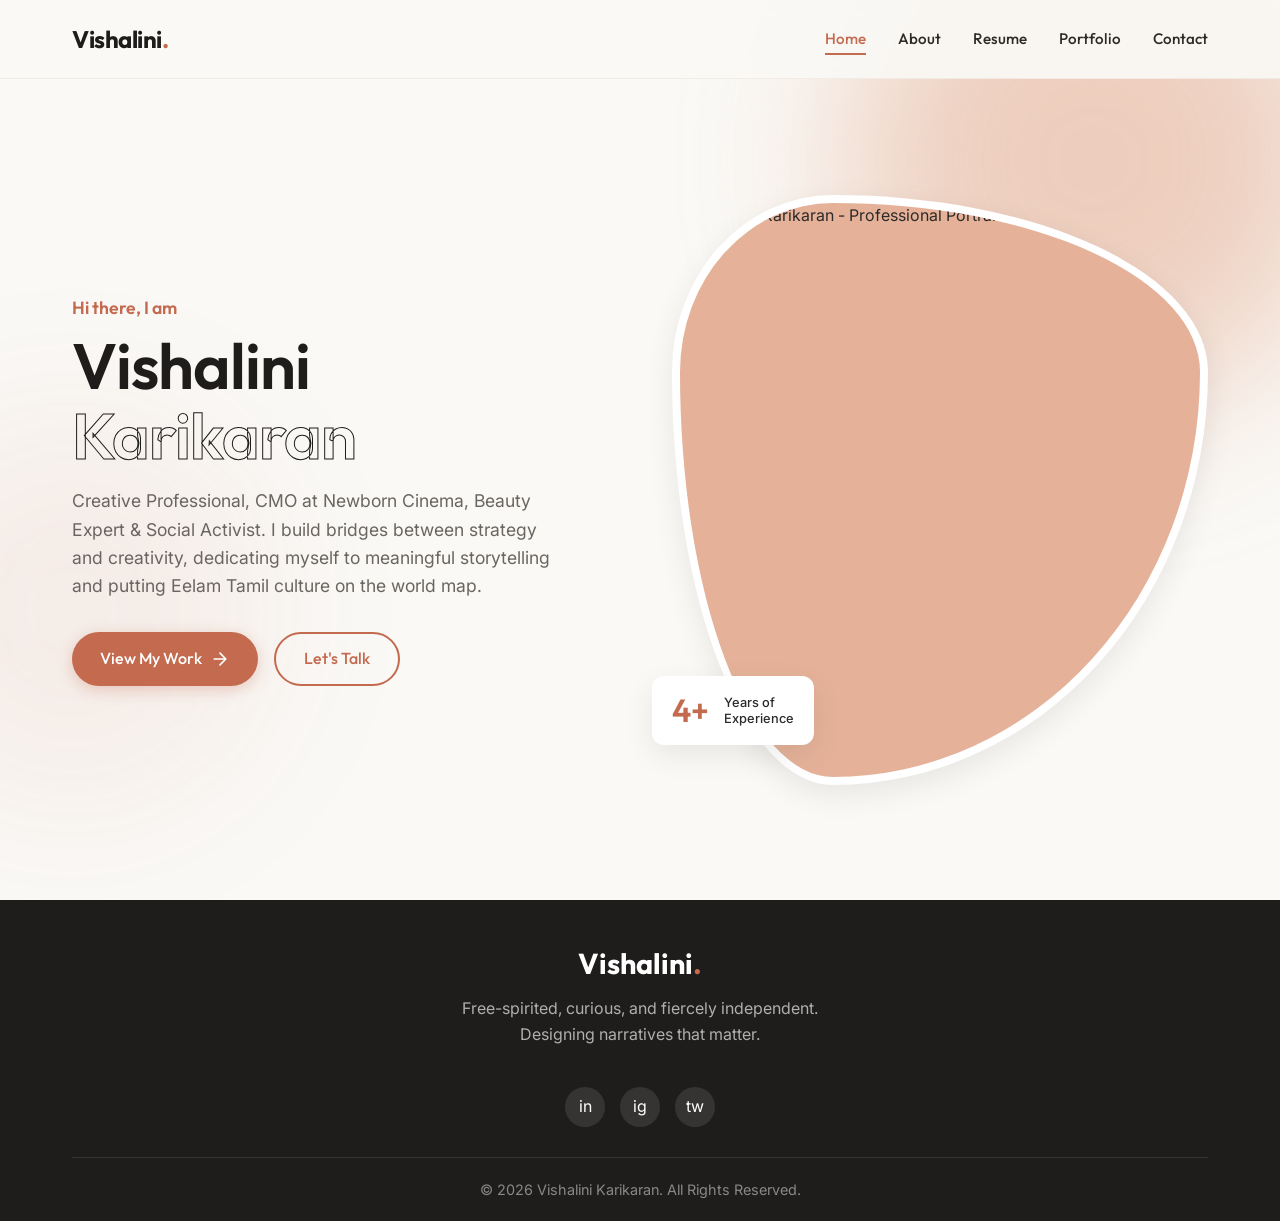
==== index.html @ 3551d784 "first commit" ====
<!DOCTYPE html>
<html lang="en">
<head>
    <meta charset="UTF-8">
    <meta name="viewport" content="width=device-width, initial-scale=1.0">
    <title>Vishalini Karikaran | Creative Professional</title>
    <!-- Favicon placeholder -->
    <link rel="icon" href="favicon.ico" type="image/x-icon">
    <!-- Main CSS -->
    <link rel="stylesheet" href="style.css">
</head>
<body>

    <!-- Header Navigation -->
    <header class="header">
        <div class="container nav-container">
            <a href="index.html" class="logo">Vishalini<span>.</span></a>
            
            <div class="menu-toggle">
                <span></span>
                <span></span>
                <span></span>
            </div>
            
            <nav class="nav-links">
                <a href="index.html" class="nav-item">Home</a>
                <a href="about.html" class="nav-item">About</a>
                <a href="resume.html" class="nav-item">Resume</a>
                <a href="portfolio.html" class="nav-item">Portfolio</a>
                <a href="contact.html" class="nav-item">Contact</a>
            </nav>
        </div>
    </header>

    <!-- Hero Section -->
    <section class="hero" id="home">
        <!-- Background decorative shapes -->
        <div class="hero-bg-shapes">
            <div class="shape shape-1"></div>
            <div class="shape shape-2"></div>
        </div>

        <div class="container hero-container">
            <div class="hero-content">
                <span class="hero-greeting">Hi there, I am</span>
                <h1 class="hero-title">
                    Vishalini 
                    <br><span>Karikaran</span>
                </h1>
                <p class="hero-desc">
                    Creative Professional, CMO at Newborn Cinema, Beauty Expert & Social Activist. 
                    I build bridges between strategy and creativity, dedicating myself to 
                    meaningful storytelling and putting Eelam Tamil culture on the world map.
                </p>
                
                <div class="hero-btns">
                    <a href="portfolio.html" class="btn btn-primary">
                        View My Work 
                        <svg width="20" height="20" viewBox="0 0 24 24" fill="none" stroke="currentColor" stroke-width="2" stroke-linecap="round" stroke-linejoin="round"><path d="M5 12h14M12 5l7 7-7 7"/></svg>
                    </a>
                    <a href="contact.html" class="btn btn-outline">Let's Talk</a>
                </div>
            </div>

            <div class="hero-image-wrapper">
                <div class="hero-image-inner">
                    <!-- Placeholder image -->
                    <img src="https://images.unsplash.com/photo-1573496359142-b8d87734a5a2?ixlib=rb-4.0.3&auto=format&fit=crop&w=600&q=80" alt="Vishalini Karikaran - Professional Portrait">
                </div>
                <!-- Floating badge -->
                <div class="experience-badge">
                    <h3>4+</h3>
                    <p>Years of<br>Experience</p>
                </div>
            </div>
        </div>
    </section>

    <!-- Footer -->
    <footer class="footer">
        <div class="container">
            <div class="footer-content">
                <a href="index.html" class="footer-logo">Vishalini<span>.</span></a>
                <p class="footer-text">Free-spirited, curious, and fiercely independent. Designing narratives that matter.</p>
                
                <div class="social-links" style="justify-content: center;">
                    <a href="#" class="social-link" aria-label="LinkedIn">in</a>
                    <a href="#" class="social-link" aria-label="Instagram">ig</a>
                    <a href="#" class="social-link" aria-label="Twitter">tw</a>
                </div>
            </div>
            <div class="footer-bottom">
                <p>&copy; 2026 Vishalini Karikaran. All Rights Reserved.</p>
            </div>
        </div>
    </footer>

    <!-- Main JavaScript -->
    <script src="script.js"></script>
</body>
</html>
---- style.css ----
/* 
====================================
CSS VARIABLES & RESET
==================================== 
*/

@import url('https://fonts.googleapis.com/css2?family=Inter:wght@300;400;500;600&family=Outfit:wght@300;400;500;600;700&display=swap');

:root {
  /* Colors - Warm, Earthy, Professional */
  --color-bg: #FAF9F6;
  --color-bg-alt: #F3EBE1; /* Soft sand/peach */
  --color-text: #2C2A29;
  --color-text-light: #6A6560;
  
  --color-primary: #C36A4F; /* Terracotta */
  --color-primary-hover: #A85A42;
  --color-accent: #E5B299; /* Light Peach */
  --color-dark: #1F1D1C;
  
  --color-white: #FFFFFF;
  --color-border: #E8DFD5;

  /* Typography */
  --font-heading: 'Outfit', sans-serif;
  --font-body: 'Inter', sans-serif;

  /* Spacing */
  --spacing-sm: 0.5rem;
  --spacing-md: 1rem;
  --spacing-lg: 2rem;
  --spacing-xl: 4rem;
  --spacing-xxl: 6rem;

  /* Shadows & Radius */
  --radius-sm: 8px;
  --radius-md: 12px;
  --radius-lg: 24px;
  --shadow-sm: 0 4px 6px rgba(0, 0, 0, 0.05);
  --shadow-md: 0 10px 30px rgba(0, 0, 0, 0.08);
  
  /* Transitions */
  --transition: all 0.3s cubic-bezier(0.25, 0.8, 0.25, 1);
}

* {
  margin: 0;
  padding: 0;
  box-sizing: border-box;
}

html {
  font-size: 16px;
  scroll-behavior: smooth;
}

body {
  font-family: var(--font-body);
  background-color: var(--color-bg);
  color: var(--color-text);
  line-height: 1.6;
  overflow-x: hidden;
}

h1, h2, h3, h4, h5, h6 {
  font-family: var(--font-heading);
  font-weight: 600;
  color: var(--color-dark);
  line-height: 1.2;
}

a {
  text-decoration: none;
  color: inherit;
  transition: var(--transition);
}

ul {
  list-style: none;
}

img {
  max-width: 100%;
  height: auto;
  display: block;
}

.container {
  width: 100%;
  max-width: 1200px;
  margin: 0 auto;
  padding: 0 var(--spacing-lg);
}

.section {
  padding: var(--spacing-xxl) 0;
}

.section-title {
  font-size: 2.5rem;
  margin-bottom: var(--spacing-md);
  position: relative;
  display: inline-block;
}

.section-title::after {
  content: '';
  position: absolute;
  left: 0;
  bottom: -8px;
  width: 50%;
  height: 3px;
  background-color: var(--color-primary);
  border-radius: 4px;
}

.section-subtitle {
  color: var(--color-text-light);
  font-size: 1.1rem;
  margin-bottom: var(--spacing-xl);
  max-width: 600px;
}

/* Base Buttons */
.btn {
  display: inline-flex;
  align-items: center;
  justify-content: center;
  gap: 8px;
  padding: 12px 28px;
  border-radius: 50px;
  font-family: var(--font-heading);
  font-weight: 500;
  font-size: 1rem;
  cursor: pointer;
  border: none;
  transition: var(--transition);
  outline: none;
}

.btn-primary {
  background-color: var(--color-primary);
  color: var(--color-white);
  box-shadow: 0 4px 15px rgba(195, 106, 79, 0.3);
}

.btn-primary:hover {
  background-color: var(--color-primary-hover);
  transform: translateY(-2px);
  box-shadow: 0 6px 20px rgba(195, 106, 79, 0.4);
}

.btn-outline {
  background-color: transparent;
  color: var(--color-primary);
  border: 2px solid var(--color-primary);
}

.btn-outline:hover {
  background-color: var(--color-primary);
  color: var(--color-white);
}

/* 
====================================
HEADER & NAVIGATION
==================================== 
*/
.header {
  position: fixed;
  top: 0;
  left: 0;
  width: 100%;
  z-index: 1000;
  background-color: rgba(250, 249, 246, 0.9);
  backdrop-filter: blur(10px);
  -webkit-backdrop-filter: blur(10px);
  border-bottom: 1px solid rgba(232, 223, 213, 0.5);
  transition: var(--transition);
  padding: 20px 0;
}

.header.scrolled {
  padding: 12px 0;
  box-shadow: var(--shadow-sm);
}

.nav-container {
  display: flex;
  justify-content: space-between;
  align-items: center;
}

.logo {
  font-family: var(--font-heading);
  font-size: 1.5rem;
  font-weight: 700;
  color: var(--color-dark);
  letter-spacing: -0.5px;
}

.logo span {
  color: var(--color-primary);
}

.nav-links {
  display: flex;
  align-items: center;
  gap: 2rem;
}

.nav-item {
  position: relative;
  font-family: var(--font-heading);
  font-weight: 500;
  font-size: 0.95rem;
  color: var(--color-text);
}

.nav-item::after {
  content: '';
  position: absolute;
  left: 0;
  bottom: -4px;
  width: 0;
  height: 2px;
  background-color: var(--color-primary);
  transition: var(--transition);
}

.nav-item:hover::after,
.nav-item.active::after {
  width: 100%;
}

.nav-item:hover,
.nav-item.active {
  color: var(--color-primary);
}

.menu-toggle {
  display: none;
  flex-direction: column;
  gap: 5px;
  cursor: pointer;
  z-index: 1001;
}

.menu-toggle span {
  width: 25px;
  height: 2px;
  background-color: var(--color-dark);
  transition: var(--transition);
}

/* 
====================================
HERO SECTION (HOME)
==================================== 
*/
.hero {
  min-height: 100vh;
  display: flex;
  align-items: center;
  padding-top: 80px; /* Offset for header */
  position: relative;
  overflow: hidden;
}

.hero-bg-shapes {
  position: absolute;
  top: 0;
  left: 0;
  width: 100%;
  height: 100%;
  z-index: -1;
  overflow: hidden;
}

.shape {
  position: absolute;
  border-radius: 50%;
  filter: blur(80px);
  opacity: 0.6;
}

.shape-1 {
  top: -10%;
  right: -5%;
  width: 500px;
  height: 500px;
  background-color: var(--color-accent);
}

.shape-2 {
  bottom: 10%;
  left: -10%;
  width: 400px;
  height: 400px;
  background: rgba(195, 106, 79, 0.15);
}

.hero-container {
  display: grid;
  grid-template-columns: 1fr 1fr;
  gap: var(--spacing-xl);
  align-items: center;
}

.hero-content {
  max-width: 600px;
}

.hero-greeting {
  font-family: var(--font-heading);
  color: var(--color-primary);
  font-weight: 600;
  font-size: 1.1rem;
  margin-bottom: 0.5rem;
  display: block;
}

.hero-title {
  font-size: 4rem;
  line-height: 1.1;
  margin-bottom: var(--spacing-md);
  letter-spacing: -1px;
}

.hero-title span {
  display: block;
  -webkit-text-stroke: 1px var(--color-dark);
  color: transparent;
}

.hero-desc {
  font-size: 1.1rem;
  color: var(--color-text-light);
  margin-bottom: var(--spacing-lg);
  max-width: 500px;
}

.hero-btns {
  display: flex;
  gap: var(--spacing-md);
}

.hero-image-wrapper {
  position: relative;
}

.hero-image-inner {
  position: relative;
  border-radius: 30% 70% 70% 30% / 30% 30% 70% 70%;
  overflow: hidden;
  background-color: var(--color-accent);
  aspect-ratio: 1/1.1;
  display: flex;
  justify-content: center;
  align-items: flex-end;
  box-shadow: var(--shadow-md);
  border: 8px solid var(--color-white);
  animation: morphing 10s ease-in-out infinite;
}

@keyframes morphing {
  0% { border-radius: 30% 70% 70% 30% / 30% 30% 70% 70%; }
  25% { border-radius: 58% 42% 75% 25% / 76% 46% 54% 24%; }
  50% { border-radius: 50% 50% 33% 67% / 55% 27% 73% 45%; }
  75% { border-radius: 33% 67% 58% 42% / 63% 68% 32% 37%; }
  100% { border-radius: 30% 70% 70% 30% / 30% 30% 70% 70%; }
}

.hero-image-inner img {
  width: 100%;
  height: 100%;
  object-fit: cover;
}

.experience-badge {
  position: absolute;
  bottom: 40px;
  left: -20px;
  background: var(--color-white);
  padding: 15px 20px;
  border-radius: var(--radius-md);
  box-shadow: var(--shadow-md);
  display: flex;
  align-items: center;
  gap: 15px;
  animation: float 4s ease-in-out infinite;
}

@keyframes float {
  0% { transform: translateY(0); }
  50% { transform: translateY(-10px); }
  100% { transform: translateY(0); }
}

.experience-badge h3 {
  font-size: 2rem;
  color: var(--color-primary);
  margin: 0;
}

.experience-badge p {
  font-size: 0.8rem;
  font-weight: 500;
  line-height: 1.2;
  color: var(--color-text);
  margin: 0;
}

/* 
====================================
PAGE HERO (For inner pages)
==================================== 
*/
.page-hero {
  padding: 160px 0 80px;
  background-color: var(--color-bg-alt);
  text-align: center;
}

.page-title {
  font-size: 3rem;
  margin-bottom: 10px;
}

.breadcrumb {
  display: flex;
  justify-content: center;
  gap: 10px;
  font-size: 0.9rem;
  color: var(--color-text-light);
}

.breadcrumb a:hover {
  color: var(--color-primary);
}

/* 
====================================
ABOUT SECTION
==================================== 
*/
.about-grid {
  display: grid;
  grid-template-columns: 1fr 1.2fr;
  gap: var(--spacing-xl);
  align-items: center;
}

.about-img {
  position: relative;
  border-radius: var(--radius-lg);
  overflow: hidden;
  box-shadow: var(--shadow-md);
}

.about-img img {
  width: 100%;
  aspect-ratio: 3/4;
  object-fit: cover;
}

.about-quote {
  position: absolute;
  bottom: 20px;
  right: -20px; /* Offset to break grid */
  background-color: var(--color-primary);
  color: var(--color-white);
  padding: 20px;
  border-radius: var(--radius-md);
  font-family: var(--font-heading);
  font-style: italic;
  font-size: 1.2rem;
  box-shadow: var(--shadow-sm);
  max-width: 250px;
}

.about-content h3 {
  font-size: 2rem;
  margin-bottom: var(--spacing-sm);
}

.about-content .lead {
  font-size: 1.2rem;
  font-weight: 500;
  color: var(--color-primary);
  margin-bottom: var(--spacing-md);
}

.about-content p {
  margin-bottom: var(--spacing-md);
  color: var(--color-text-light);
}

.vision-box {
  background-color: var(--color-white);
  padding: 24px;
  border-left: 4px solid var(--color-primary);
  border-radius: 0 var(--radius-md) var(--radius-md) 0;
  margin: var(--spacing-lg) 0;
  box-shadow: var(--shadow-sm);
}

.vision-box h4 {
  margin-bottom: 8px;
  display: flex;
  align-items: center;
  gap: 8px;
}

.personal-details {
  display: grid;
  grid-template-columns: 1fr 1fr;
  gap: 15px;
  margin-top: var(--spacing-lg);
  padding-top: var(--spacing-lg);
  border-top: 1px solid var(--color-border);
}

.detail-item span {
  display: block;
}

.detail-item .label {
  font-size: 0.85rem;
  text-transform: uppercase;
  color: var(--color-text-light);
  font-weight: 600;
  font-family: var(--font-heading);
}

.detail-item .val {
  font-weight: 500;
  color: var(--color-dark);
}

/* 
====================================
RESUME (EXPERIENCE & EDUCATION)
==================================== 
*/
.resume-grid {
  display: grid;
  grid-template-columns: 1fr 1fr;
  gap: var(--spacing-xxl);
}

.timeline {
  position: relative;
  padding-left: 30px;
}

.timeline::before {
  content: '';
  position: absolute;
  left: 0;
  top: 10px;
  bottom: 0;
  width: 2px;
  background-color: var(--color-border);
}

.timeline-item {
  position: relative;
  margin-bottom: var(--spacing-lg);
}

.timeline-item::before {
  content: '';
  position: absolute;
  left: -35px;
  top: 5px;
  width: 12px;
  height: 12px;
  border-radius: 50%;
  background-color: var(--color-primary);
  border: 3px solid var(--color-bg);
  box-shadow: 0 0 0 2px var(--color-primary);
}

.timeline-date {
  display: inline-block;
  padding: 4px 12px;
  background-color: var(--color-bg-alt);
  color: var(--color-primary);
  border-radius: 20px;
  font-size: 0.85rem;
  font-weight: 600;
  margin-bottom: 10px;
}

.timeline-title {
  font-size: 1.3rem;
  margin-bottom: 5px;
}

.timeline-company {
  font-weight: 500;
  color: var(--color-text-light);
  margin-bottom: 10px;
  display: block;
}

.timeline-desc {
  color: var(--color-text-light);
  font-size: 0.95rem;
}

/* 
====================================
SKILLS SECTION
==================================== 
*/
.skills-grid {
  display: grid;
  grid-template-columns: repeat(auto-fit, minmax(280px, 1fr));
  gap: var(--spacing-lg);
  margin-top: var(--spacing-xl);
}

.skill-card {
  background-color: var(--color-white);
  padding: 30px;
  border-radius: var(--radius-md);
  box-shadow: var(--shadow-sm);
  transition: var(--transition);
  border-top: 4px solid transparent;
}

.skill-card:hover {
  transform: translateY(-5px);
  box-shadow: var(--shadow-md);
  border-top-color: var(--color-primary);
}

.skill-icon {
  width: 50px;
  height: 50px;
  background-color: var(--color-bg-alt);
  color: var(--color-primary);
  border-radius: 12px;
  display: flex;
  align-items: center;
  justify-content: center;
  font-size: 1.5rem;
  margin-bottom: 20px;
}

.skill-card h4 {
  font-size: 1.2rem;
  margin-bottom: 15px;
}

.skill-tags {
  display: flex;
  flex-wrap: wrap;
  gap: 8px;
}

.skill-tag {
  background-color: var(--color-bg);
  padding: 6px 12px;
  border-radius: 4px;
  font-size: 0.85rem;
  color: var(--color-text);
  border: 1px solid var(--color-border);
}

/* Languages */
.lang-container {
  margin-top: var(--spacing-xl);
}

.lang-item {
  margin-bottom: 15px;
}

.lang-header {
  display: flex;
  justify-content: space-between;
  margin-bottom: 5px;
}

.lang-name {
  font-weight: 600;
}

.lang-level {
  color: var(--color-text-light);
  font-size: 0.9rem;
}

.lang-bar {
  height: 8px;
  background-color: var(--color-border);
  border-radius: 4px;
  overflow: hidden;
}

.lang-progress {
  height: 100%;
  background-color: var(--color-primary);
  border-radius: 4px;
}

/* 
====================================
PORTFOLIO SECTION
==================================== 
*/
.portfolio-filter {
  display: flex;
  justify-content: center;
  flex-wrap: wrap;
  gap: 15px;
  margin-bottom: var(--spacing-xl);
}

.filter-btn {
  background: transparent;
  border: 1px solid var(--color-border);
  padding: 8px 20px;
  border-radius: 30px;
  cursor: pointer;
  font-family: var(--font-heading);
  font-weight: 500;
  transition: var(--transition);
}

.filter-btn:hover,
.filter-btn.active {
  background-color: var(--color-primary);
  color: var(--color-white);
  border-color: var(--color-primary);
}

.portfolio-grid {
  display: grid;
  grid-template-columns: repeat(auto-fill, minmax(320px, 1fr));
  gap: var(--spacing-lg);
}

.portfolio-item {
  position: relative;
  border-radius: var(--radius-md);
  overflow: hidden;
  box-shadow: var(--shadow-sm);
  group: portfolio;
  aspect-ratio: 4/3;
  cursor: pointer;
}

.portfolio-img {
  width: 100%;
  height: 100%;
  object-fit: cover;
  transition: transform 0.5s ease;
}

.portfolio-overlay {
  position: absolute;
  inset: 0;
  background: linear-gradient(to top, rgba(31, 29, 28, 0.9), rgba(31, 29, 28, 0.2));
  display: flex;
  flex-direction: column;
  justify-content: flex-end;
  padding: 30px;
  opacity: 0;
  transition: var(--transition);
}

.portfolio-item:hover .portfolio-img {
  transform: scale(1.05);
}

.portfolio-item:hover .portfolio-overlay {
  opacity: 1;
}

.portfolio-category {
  color: var(--color-accent);
  font-size: 0.85rem;
  font-weight: 600;
  text-transform: uppercase;
  letter-spacing: 1px;
  margin-bottom: 5px;
  transform: translateY(20px);
  transition: all 0.4s ease 0.1s;
}

.portfolio-title {
  color: var(--color-white);
  font-size: 1.4rem;
  transform: translateY(20px);
  transition: all 0.4s ease 0.2s;
}

.portfolio-item:hover .portfolio-category,
.portfolio-item:hover .portfolio-title {
  transform: translateY(0);
}

/* 
====================================
CONTACT SECTION
==================================== 
*/
.contact-wrap {
  display: grid;
  grid-template-columns: 1fr 1.5fr;
  gap: var(--spacing-xl);
  background-color: var(--color-white);
  border-radius: var(--radius-lg);
  overflow: hidden;
  box-shadow: var(--shadow-md);
}

.contact-info {
  background-color: var(--color-dark);
  color: var(--color-white);
  padding: 40px;
}

.contact-info h3 {
  color: var(--color-white);
  margin-bottom: 10px;
}

.contact-info p {
  color: #AFAFAF;
  margin-bottom: 30px;
}

.contact-details {
  display: flex;
  flex-direction: column;
  gap: 20px;
}

.contact-item {
  display: flex;
  align-items: flex-start;
  gap: 15px;
}

.contact-icon {
  width: 40px;
  height: 40px;
  background-color: rgba(255, 255, 255, 0.1);
  border-radius: 50%;
  display: flex;
  align-items: center;
  justify-content: center;
  color: var(--color-primary);
  font-size: 1.2rem;
  flex-shrink: 0;
}

.contact-text h4 {
  font-size: 1rem;
  margin-bottom: 5px;
  color: var(--color-white);
}

.contact-text p, .contact-text a {
  color: #AFAFAF;
  font-size: 0.95rem;
}

.contact-text a:hover {
  color: var(--color-primary);
}

.social-links {
  display: flex;
  gap: 15px;
  margin-top: 40px;
}

.social-link {
  width: 40px;
  height: 40px;
  border-radius: 50%;
  background-color: rgba(255, 255, 255, 0.1);
  display: flex;
  align-items: center;
  justify-content: center;
  color: var(--color-white);
  transition: var(--transition);
}

.social-link:hover {
  background-color: var(--color-primary);
  transform: translateY(-3px);
}

.contact-form {
  padding: 40px;
}

.form-group {
  margin-bottom: 20px;
}

.form-row {
  display: grid;
  grid-template-columns: 1fr 1fr;
  gap: 20px;
}

.form-label {
  display: block;
  font-weight: 500;
  margin-bottom: 8px;
  color: var(--color-dark);
}

.form-control {
  width: 100%;
  padding: 12px 15px;
  border: 1px solid var(--color-border);
  border-radius: var(--radius-sm);
  background-color: var(--color-bg);
  font-family: var(--font-body);
  font-size: 1rem;
  transition: var(--transition);
}

.form-control:focus {
  outline: none;
  border-color: var(--color-primary);
  box-shadow: 0 0 0 3px rgba(195, 106, 79, 0.1);
}

textarea.form-control {
  min-height: 120px;
  resize: vertical;
}

/* 
====================================
FOOTER
==================================== 
*/
.footer {
  background-color: var(--color-dark);
  color: var(--color-white);
  padding: 40px 0 20px;
  text-align: center;
}

.footer-content {
  margin-bottom: 30px;
}

.footer-logo {
  font-family: var(--font-heading);
  font-size: 1.8rem;
  font-weight: 700;
  color: var(--color-white);
  margin-bottom: 10px;
  display: inline-block;
}

.footer-logo span {
  color: var(--color-primary);
}

.footer-text {
  color: #AFAFAF;
  max-width: 400px;
  margin: 0 auto;
}

.footer-bottom {
  padding-top: 20px;
  border-top: 1px solid rgba(255, 255, 255, 0.1);
  color: #888;
  font-size: 0.9rem;
}

/* 
====================================
RESPONSIVE DESIGN
==================================== 
*/
@media (max-width: 992px) {
  .hero-title { font-size: 3rem; }
  .about-grid, .resume-grid, .contact-wrap { grid-template-columns: 1fr; }
  .about-img { margin-bottom: 30px; }
  .about-quote { right: 20px; }
  .contact-wrap { gap: 0; }
  .form-row { grid-template-columns: 1fr; }
}

@media (max-width: 768px) {
  .nav-links {
    position: fixed;
    top: 0;
    right: -100%;
    width: 80%;
    max-width: 300px;
    height: 100vh;
    background-color: var(--color-white);
    flex-direction: column;
    justify-content: center;
    align-items: center;
    gap: 2rem;
    box-shadow: -5px 0 15px rgba(0,0,0,0.1);
    transition: var(--transition);
    z-index: 1000;
  }
  
  .nav-links.active {
    right: 0;
  }
  
  .menu-toggle {
    display: flex;
  }
  
  .menu-toggle.active span:nth-child(1) {
    transform: translateY(7px) rotate(45deg);
  }
  
  .menu-toggle.active span:nth-child(2) {
    opacity: 0;
  }
  
  .menu-toggle.active span:nth-child(3) {
    transform: translateY(-7px) rotate(-45deg);
  }
  
  .hero-container { grid-template-columns: 1fr; text-align: center; }
  .hero-btns { justify-content: center; }
  .hero-image-wrapper { order: -1; max-width: 400px; margin: 0 auto; }
  .experience-badge { bottom: 10px; left: 10px; padding: 10px 15px; }
  .experience-badge h3 { font-size: 1.5rem; }
  
  .page-title { font-size: 2.5rem; }
  .section-title { font-size: 2rem; }
}

@media (max-width: 480px) {
  .hero-title { font-size: 2.2rem; }
  .contact-info, .contact-form { padding: 30px 20px; }
  .personal-details { grid-template-columns: 1fr; }
}
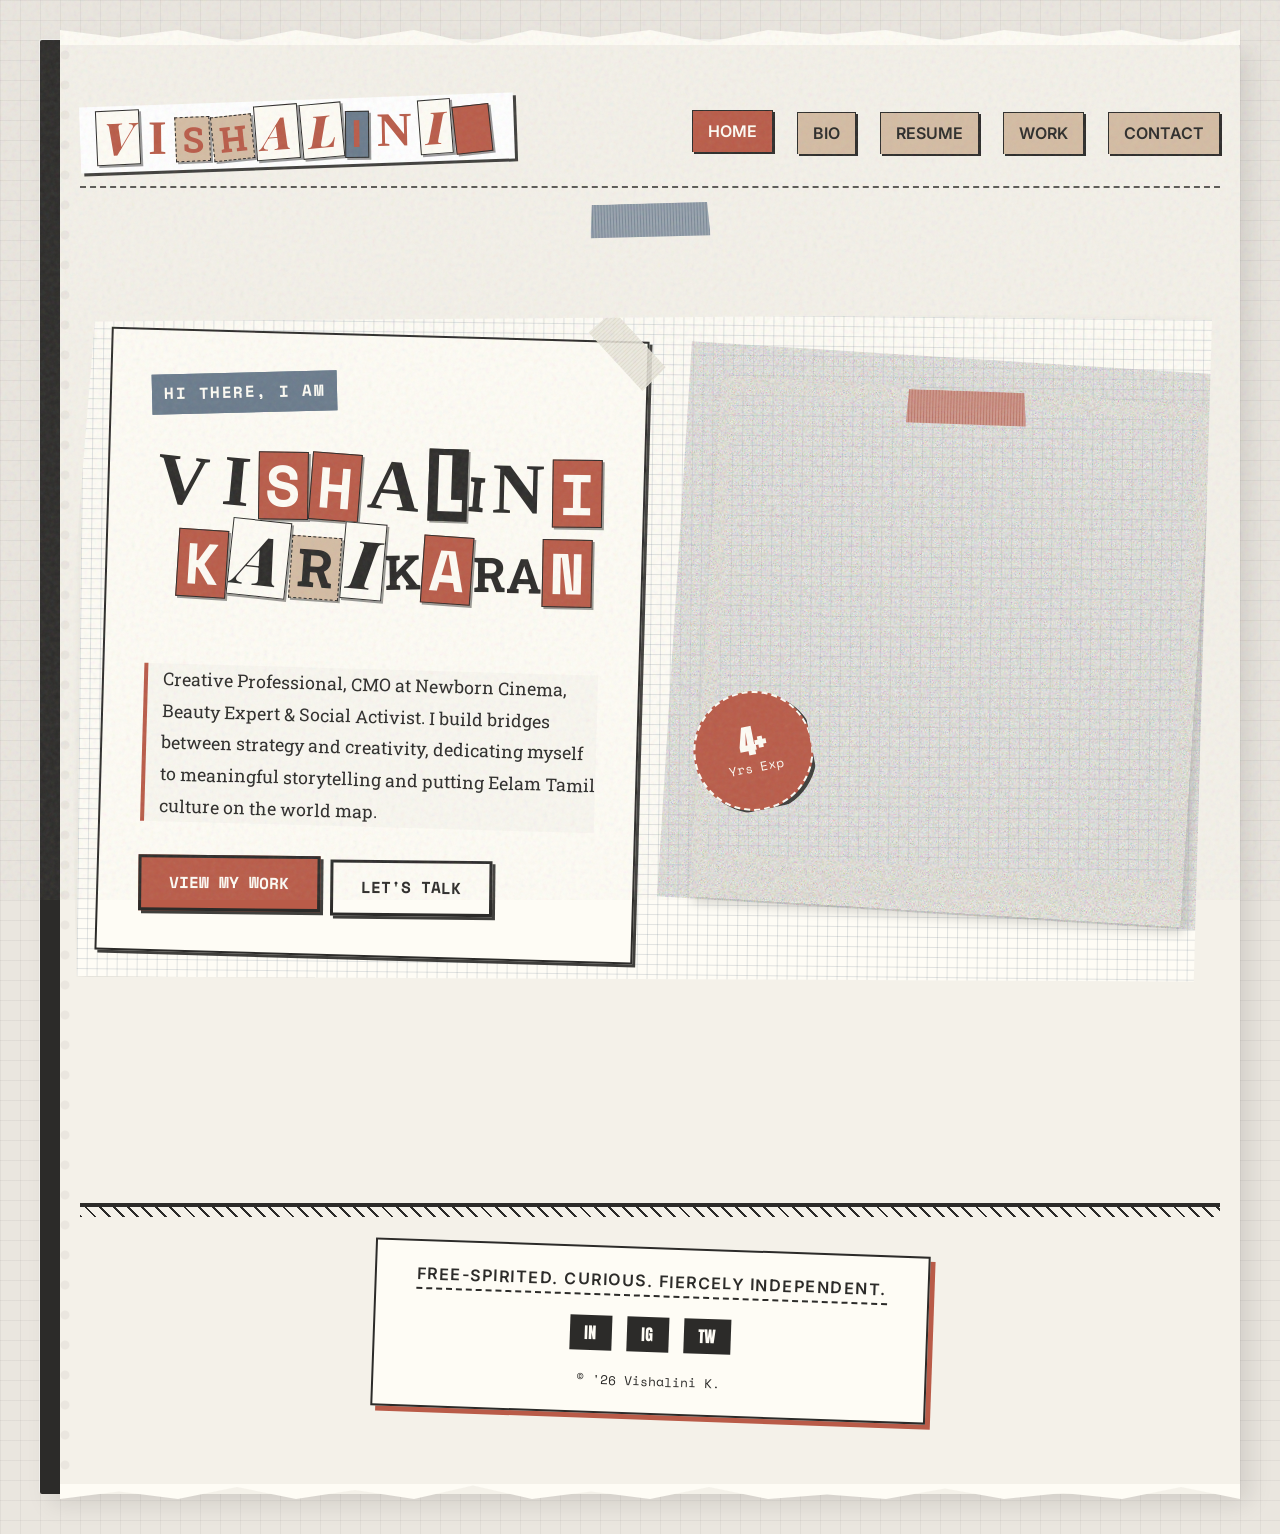
==== commit b5c5b23e: "feat: Implement the initial structure, styling, and basic interactivity for a personal portfolio web" ====
--- a/index.html
+++ b/index.html
@@ -3,97 +3,86 @@
 <head>
     <meta charset="UTF-8">
     <meta name="viewport" content="width=device-width, initial-scale=1.0">
-    <title>Vishalini Karikaran | Creative Professional</title>
-    <!-- Favicon placeholder -->
-    <link rel="icon" href="favicon.ico" type="image/x-icon">
-    <!-- Main CSS -->
+    <title>Vishalini Karikaran | DIY Portfolio</title>
     <link rel="stylesheet" href="style.css">
 </head>
 <body>
 
-    <!-- Header Navigation -->
-    <header class="header">
-        <div class="container nav-container">
-            <a href="index.html" class="logo">Vishalini<span>.</span></a>
-            
-            <div class="menu-toggle">
-                <span></span>
-                <span></span>
-                <span></span>
+    <div class="container sketchbook-page">
+        <!-- Ripped paper top overlay -->
+        <div class="torn-edge" style="top: -10px; transform: scaleY(-1);"></div>
+        
+        <!-- Header Navigation -->
+        <header class="header">
+            <div class="nav-container">
+                <a href="index.html" class="logo ransom-text">Vishalini.</a>
+                
+                <nav class="nav-links">
+                    <a href="index.html" class="nav-item active">Home</a>
+                    <a href="about.html" class="nav-item">Bio</a>
+                    <a href="resume.html" class="nav-item">Resume</a>
+                    <a href="portfolio.html" class="nav-item">Work</a>
+                    <a href="contact.html" class="nav-item">Contact</a>
+                </nav>
             </div>
-            
-            <nav class="nav-links">
-                <a href="index.html" class="nav-item">Home</a>
-                <a href="about.html" class="nav-item">About</a>
-                <a href="resume.html" class="nav-item">Resume</a>
-                <a href="portfolio.html" class="nav-item">Portfolio</a>
-                <a href="contact.html" class="nav-item">Contact</a>
-            </nav>
-        </div>
-    </header>
+        </header>
 
-    <!-- Hero Section -->
-    <section class="hero" id="home">
-        <!-- Background decorative shapes -->
-        <div class="hero-bg-shapes">
-            <div class="shape shape-1"></div>
-            <div class="shape shape-2"></div>
-        </div>
+        <!-- Hero Section -->
+        <section class="section hero" id="home">
+            <div class="tape tape-top tape-blue"></div>
+            <div class="hero-container bg-graph scrap" style="padding: 2%;">
+                
+                <div class="hero-content">
+                    <div class="tape tape-corner"></div>
+                    <span class="hero-greeting clean-anchor">Hi there, I am</span>
+                    <h1 class="hero-title ransom-text" style="font-size: 3rem; margin-top: 15px;">
+                        Vishalini Karikaran
+                    </h1>
+                    <p class="hero-desc">
+                        Creative Professional, CMO at Newborn Cinema, Beauty Expert & Social Activist. 
+                        I build bridges between strategy and creativity, dedicating myself to 
+                        meaningful storytelling and putting Eelam Tamil culture on the world map.
+                    </p>
+                    
+                    <div class="hero-btns">
+                        <a href="portfolio.html" class="btn btn-primary">
+                            View My Work 
+                        </a>
+                        <a href="contact.html" class="btn">Let's Talk</a>
+                    </div>
+                </div>
 
-        <div class="container hero-container">
-            <div class="hero-content">
-                <span class="hero-greeting">Hi there, I am</span>
-                <h1 class="hero-title">
-                    Vishalini 
-                    <br><span>Karikaran</span>
-                </h1>
-                <p class="hero-desc">
-                    Creative Professional, CMO at Newborn Cinema, Beauty Expert & Social Activist. 
-                    I build bridges between strategy and creativity, dedicating myself to 
-                    meaningful storytelling and putting Eelam Tamil culture on the world map.
-                </p>
-                
-                <div class="hero-btns">
-                    <a href="portfolio.html" class="btn btn-primary">
-                        View My Work 
-                        <svg width="20" height="20" viewBox="0 0 24 24" fill="none" stroke="currentColor" stroke-width="2" stroke-linecap="round" stroke-linejoin="round"><path d="M5 12h14M12 5l7 7-7 7"/></svg>
-                    </a>
-                    <a href="contact.html" class="btn btn-outline">Let's Talk</a>
+                <div class="hero-image-wrapper">
+                    <div class="photo-wrapper no-init-rot">
+                        <div class="tape tape-top tape-red"></div>
+                        <img src="https://images.unsplash.com/photo-1573496359142-b8d87734a5a2?ixlib=rb-4.0.3&auto=format&fit=crop&w=600&q=80" alt="Vishalini Karikaran">
+                        
+                        <!-- Floating badge -->
+                        <div class="experience-badge scrap no-init-rot" style="padding: 10px;">
+                            <h3>4+</h3>
+                            <p>Yrs Exp</p>
+                        </div>
+                    </div>
                 </div>
             </div>
+        </section>
 
-            <div class="hero-image-wrapper">
-                <div class="hero-image-inner">
-                    <!-- Placeholder image -->
-                    <img src="https://images.unsplash.com/photo-1573496359142-b8d87734a5a2?ixlib=rb-4.0.3&auto=format&fit=crop&w=600&q=80" alt="Vishalini Karikaran - Professional Portrait">
+        <!-- Footer -->
+        <footer class="footer">
+            <div class="footer-content">
+                <p class="footer-text clean-anchor" style="color:var(--color-ink); background:transparent; border:none; border-bottom:2px dashed; padding:0;">Free-spirited. Curious. Fiercely independent.</p>
+                <div class="social-links">
+                    <a href="#" class="social-link" aria-label="LinkedIn">IN</a>
+                    <a href="#" class="social-link" aria-label="Instagram">IG</a>
+                    <a href="#" class="social-link" aria-label="Twitter">TW</a>
                 </div>
-                <!-- Floating badge -->
-                <div class="experience-badge">
-                    <h3>4+</h3>
-                    <p>Years of<br>Experience</p>
-                </div>
+                <p style="margin-top:20px; font-family:var(--font-anchor); font-size: 0.8rem;">&copy; '26 Vishalini K.</p>
             </div>
-        </div>
-    </section>
+        </footer>
 
-    <!-- Footer -->
-    <footer class="footer">
-        <div class="container">
-            <div class="footer-content">
-                <a href="index.html" class="footer-logo">Vishalini<span>.</span></a>
-                <p class="footer-text">Free-spirited, curious, and fiercely independent. Designing narratives that matter.</p>
-                
-                <div class="social-links" style="justify-content: center;">
-                    <a href="#" class="social-link" aria-label="LinkedIn">in</a>
-                    <a href="#" class="social-link" aria-label="Instagram">ig</a>
-                    <a href="#" class="social-link" aria-label="Twitter">tw</a>
-                </div>
-            </div>
-            <div class="footer-bottom">
-                <p>&copy; 2026 Vishalini Karikaran. All Rights Reserved.</p>
-            </div>
-        </div>
-    </footer>
+        <!-- Ripped paper bottom overlay -->
+        <div class="torn-edge"></div>
+    </div>
 
     <!-- Main JavaScript -->
     <script src="script.js"></script>
--- a/style.css
+++ b/style.css
@@ -1,46 +1,38 @@
 /* 
 ====================================
-CSS VARIABLES & RESET
-==================================== 
-*/
-
-@import url('https://fonts.googleapis.com/css2?family=Inter:wght@300;400;500;600&family=Outfit:wght@300;400;500;600;700&display=swap');
+CSS VARIABLES & RESET (SCRAPBOOK THEME)
+==================================== 
+*/
+@import url('https://fonts.googleapis.com/css2?family=Anton&family=Roboto+Slab:wght@400;700;900&family=Playfair+Display:ital,wght@0,400;0,700;0,900;1,400;1,700&family=Space+Mono:ital,wght@0,400;0,700;1,400&family=Inter:wght@400;600&display=swap');
 
 :root {
-  /* Colors - Warm, Earthy, Professional */
-  --color-bg: #FAF9F6;
-  --color-bg-alt: #F3EBE1; /* Soft sand/peach */
-  --color-text: #2C2A29;
-  --color-text-light: #6A6560;
-  
-  --color-primary: #C36A4F; /* Terracotta */
-  --color-primary-hover: #A85A42;
-  --color-accent: #E5B299; /* Light Peach */
-  --color-dark: #1F1D1C;
-  
-  --color-white: #FFFFFF;
-  --color-border: #E8DFD5;
-
-  /* Typography */
-  --font-heading: 'Outfit', sans-serif;
-  --font-body: 'Inter', sans-serif;
-
-  /* Spacing */
+  /* Muted vintage analog palette */
+  --color-cream: #EAE6DF;
+  --color-off-white: #F4F1E9;
+  --color-dusty-blue: #6A7B8C;
+  --color-dusty-blue-hover: #556372;
+  --color-terracotta: #B95B48;
+  --color-ink: #2C2B29;
+  --color-ink-light: #5A5854;
+  --color-paper: #FEFCF5;
+  --color-kraft: #D4BCA3;
+  --color-tape: rgba(230, 226, 212, 0.85);
+
+  /* Fonts */
+  --font-anchor: 'Space Mono', monospace;  /* Hand-typed look */
+  --font-slab: 'Roboto Slab', serif;       /* Sturdy newspaper */
+  --font-didone: 'Playfair Display', serif; /* Elegant, high-contrast print */
+  --font-sans: 'Anton', sans-serif;         /* Bold poster print */
+  --font-clean: 'Inter', sans-serif;        /* Hanover studio equivalent anchor */
+
   --spacing-sm: 0.5rem;
   --spacing-md: 1rem;
   --spacing-lg: 2rem;
   --spacing-xl: 4rem;
   --spacing-xxl: 6rem;
-
-  /* Shadows & Radius */
-  --radius-sm: 8px;
-  --radius-md: 12px;
-  --radius-lg: 24px;
-  --shadow-sm: 0 4px 6px rgba(0, 0, 0, 0.05);
-  --shadow-md: 0 10px 30px rgba(0, 0, 0, 0.08);
   
-  /* Transitions */
-  --transition: all 0.3s cubic-bezier(0.25, 0.8, 0.25, 1);
+  --shadow-ink: 3px 3px 0px rgba(44, 43, 41, 0.9);
+  --shadow-paper: 4px 6px 12px rgba(0, 0, 0, 0.15);
 }
 
 * {
@@ -49,140 +41,242 @@
   box-sizing: border-box;
 }
 
-html {
-  font-size: 16px;
-  scroll-behavior: smooth;
-}
-
 body {
-  font-family: var(--font-body);
-  background-color: var(--color-bg);
-  color: var(--color-text);
+  background-color: var(--color-cream);
+  /* Lined Notebook / Graph Paper Mix */
+  background-image: 
+    linear-gradient(rgba(44,43,41,0.05) 1px, transparent 1px),
+    linear-gradient(90deg, rgba(44,43,41,0.05) 1px, transparent 1px);
+  background-size: 20px 20px;
+  color: var(--color-ink);
+  font-family: var(--font-anchor);
   line-height: 1.6;
   overflow-x: hidden;
-}
-
-h1, h2, h3, h4, h5, h6 {
-  font-family: var(--font-heading);
-  font-weight: 600;
-  color: var(--color-dark);
-  line-height: 1.2;
+  position: relative;
+}
+
+/* Analog film grain/noise overlay */
+body::after {
+  content: "";
+  position: fixed;
+  top: 0; left: 0; width: 100vw; height: 100vh;
+  pointer-events: none;
+  background: url('data:image/svg+xml;utf8,%3Csvg viewBox="0 0 200 200" xmlns="http://www.w3.org/2000/svg"%3E%3Cfilter id="noiseFilter"%3E%3CfeTurbulence type="fractalNoise" baseFrequency="0.95" numOctaves="3" stitchTiles="stitch"/%3E%3C/filter%3E%3Crect width="100%25" height="100%25" filter="url(%23noiseFilter)" opacity="0.10"/%3E%3C/svg%3E');
+  z-index: 9999;
 }
 
 a {
   text-decoration: none;
-  color: inherit;
-  transition: var(--transition);
-}
-
-ul {
-  list-style: none;
-}
-
-img {
-  max-width: 100%;
-  height: auto;
-  display: block;
-}
+  color: var(--color-terracotta);
+  border-bottom: 2px dashed var(--color-terracotta);
+  transition: all 0.2s;
+}
+
+a:hover {
+  background-color: var(--color-terracotta);
+  color: var(--color-paper);
+}
+
+ul { list-style: none; }
+img { max-width: 100%; height: auto; display: block; filter: grayscale(80%) sepia(30%) contrast(120%); mix-blend-mode: multiply; }
 
 .container {
   width: 100%;
-  max-width: 1200px;
+  max-width: 1100px;
   margin: 0 auto;
   padding: 0 var(--spacing-lg);
+  position: relative;
+  z-index: 1;
 }
 
 .section {
   padding: var(--spacing-xxl) 0;
-}
-
-.section-title {
-  font-size: 2.5rem;
-  margin-bottom: var(--spacing-md);
-  position: relative;
-  display: inline-block;
-}
-
-.section-title::after {
+  position: relative;
+}
+
+/* 
+====================================
+LAYOUT & SCRAPBOOK STRUCTURE
+==================================== 
+*/
+/* The overarching sketchbook feel */
+.sketchbook-page {
+  background-color: var(--color-off-white);
+  max-width: 1200px;
+  margin: 40px auto;
+  padding: 40px 20px;
+  box-shadow: 10px 10px 25px rgba(0,0,0,0.1), -1px -1px 0 rgba(255,255,255,0.5);
+  position: relative;
+  /* simulating notebook binding edge */
+  border-left: 20px solid var(--color-ink);
+  border-radius: 2px 10px 10px 2px;
+}
+
+.sketchbook-page::before {
   content: '';
   position: absolute;
-  left: 0;
-  bottom: -8px;
-  width: 50%;
-  height: 3px;
-  background-color: var(--color-primary);
-  border-radius: 4px;
-}
-
-.section-subtitle {
-  color: var(--color-text-light);
-  font-size: 1.1rem;
+  top: 0; left: -10px; bottom: 0; width: 30px;
+  background-image: radial-gradient(circle, var(--color-cream) 4px, transparent 5px);
+  background-size: 100% 30px;
+}
+
+/* Ephemera positioning */
+.scrap {
+  background: var(--color-paper);
+  padding: 30px;
+  box-shadow: var(--shadow-paper);
+  position: relative;
+  /* Torn paper clip-path roughly */
+  clip-path: polygon(1% 2%, 99% -1%, 98% 99%, 0% 100%, -1% 50%);
   margin-bottom: var(--spacing-xl);
-  max-width: 600px;
-}
-
-/* Base Buttons */
+}
+
+/* Tape implementation */
+.tape {
+  position: absolute;
+  width: 120px;
+  height: 35px;
+  background-color: var(--color-tape);
+  box-shadow: 0 1px 2px rgba(0,0,0,0.1);
+  background-image: linear-gradient(90deg, rgba(255,255,255,0.2) 2px, rgba(0,0,0,0.03) 2px);
+  background-size: 3px 100%;
+  z-index: 10;
+  /* Ragged tape edges */
+  clip-path: polygon(2% 0%, 98% 3%, 100% 98%, 0% 95%);
+  cursor: pointer;
+}
+.tape-top { top: -15px; left: 50%; transform: translateX(-50%) rotate(-2deg); }
+.tape-corner { top: -10px; right: -20px; transform: rotate(45deg); width: 80px; }
+.tape-blue { background-color: rgba(106, 123, 140, 0.85); }
+.tape-red { background-color: rgba(185, 91, 72, 0.75); }
+
+/* Torn paper overlay simulating ripping */
+.torn-edge {
+  position: absolute;
+  bottom: -5px; left: 0; right: 0;
+  height: 15px;
+  background: url('data:image/svg+xml;utf8,<svg xmlns="http://www.w3.org/2000/svg" viewBox="0 0 100 10" preserveAspectRatio="none"><path d="M0,0 L0,10 L5,5 L10,10 L15,2 L20,10 L25,4 L30,10 L35,1 L40,10 L45,5 L50,10 L55,2 L60,10 L65,7 L70,10 L75,3 L80,10 L85,6 L90,10 L95,2 L100,10 L100,0 Z" fill="%23FEFCF5"/></svg>');
+  z-index: 5;
+}
+
+/* Grid backgrounds for internal boxes */
+.bg-graph {
+  background-image: 
+    linear-gradient(rgba(106, 123, 140, 0.2) 1px, transparent 1px),
+    linear-gradient(90deg, rgba(106, 123, 140, 0.2) 1px, transparent 1px);
+  background-size: 10px 10px;
+}
+.bg-lined {
+  background-color: var(--color-paper);
+  background-image: linear-gradient(transparent 95%, rgba(106, 123, 140, 0.3) 5%);
+  background-size: 100% 2em;
+  padding-left: 2em;
+}
+
+
+/* 
+====================================
+RANSOM NOTE TYPOGRAPHY
+==================================== 
+*/
+h1, h2, h3, h4, h5, h6 {
+  line-height: 1.1;
+  margin-bottom: var(--spacing-md);
+  color: var(--color-ink);
+}
+
+.section-title {
+  margin-bottom: var(--spacing-xl);
+  display: inline-block;
+  position: relative;
+  border-bottom: 4px solid var(--color-terracotta);
+  padding-bottom: 5px;
+}
+
+/* Span classes injected by JS for words and letters */
+.ransom-word {
+  display: inline-block;
+  white-space: nowrap;
+}
+.ransom-letter {
+  display: inline-block;
+  padding: 4px 6px;
+  margin: -1px 1px;
+  box-shadow: 2px 2px 0px rgba(0,0,0,0.4);
+  background-color: var(--color-paper);
+  border: 1px solid var(--color-ink);
+  line-height: 1;
+  font-weight: 700;
+  text-transform: uppercase;
+}
+
+/* Random stylistic fallbacks */
+.rl-1 { font-family: var(--font-sans); font-size: 1.3em; background: var(--color-ink); color: var(--color-paper); }
+.rl-2 { font-family: var(--font-slab); font-size: 1.1em; background: var(--color-kraft); color: var(--color-ink); border-style: dashed; }
+.rl-3 { font-family: var(--font-didone); font-size: 1.4em; background: var(--color-paper); color: var(--color-ink); font-style: italic; font-weight: 900; }
+.rl-4 { font-family: var(--font-anchor); font-size: 1.2em; background: var(--color-terracotta); color: var(--color-paper); }
+.rl-5 { font-family: var(--font-clean); font-size: 1.15em; background: var(--color-dusty-blue); color: var(--color-paper); }
+.rl-6 { font-family: 'Times New Roman', serif; font-size: 1.5em; background: transparent; color: var(--color-ink); box-shadow: none; border: none; }
+.rl-bare { border: none; background: transparent; box-shadow: none; font-family: var(--font-slab); padding: 0; margin: 0; color: var(--color-ink); }
+
+/* Anchor text (clean type used sparingly to balance chaos) */
+.clean-anchor {
+  font-family: var(--font-clean);
+  font-weight: 600;
+  text-transform: uppercase;
+  letter-spacing: 1.5px;
+  color: var(--color-dusty-blue);
+  background: var(--color-paper);
+  padding: 5px 10px;
+  display: inline-block;
+  border: 2px solid var(--color-dusty-blue);
+}
+
+/* 
+====================================
+BUTTONS (STAMPS/TAGS)
+==================================== 
+*/
 .btn {
   display: inline-flex;
   align-items: center;
   justify-content: center;
   gap: 8px;
   padding: 12px 28px;
-  border-radius: 50px;
-  font-family: var(--font-heading);
-  font-weight: 500;
+  font-family: var(--font-anchor);
+  font-weight: 700;
   font-size: 1rem;
   cursor: pointer;
-  border: none;
-  transition: var(--transition);
-  outline: none;
+  border: 3px solid var(--color-ink);
+  background-color: var(--color-paper);
+  color: var(--color-ink);
+  box-shadow: var(--shadow-ink);
+  text-transform: uppercase;
+  transform: rotate(-1deg);
+  transition: all 0.1s;
+}
+
+.btn:hover {
+  background-color: var(--color-ink);
+  color: var(--color-paper);
+  transform: translateY(2px) translateX(2px) rotate(0deg);
+  box-shadow: 1px 1px 0px rgba(44, 43, 41, 0.9);
 }
 
 .btn-primary {
-  background-color: var(--color-primary);
-  color: var(--color-white);
-  box-shadow: 0 4px 15px rgba(195, 106, 79, 0.3);
-}
-
-.btn-primary:hover {
-  background-color: var(--color-primary-hover);
-  transform: translateY(-2px);
-  box-shadow: 0 6px 20px rgba(195, 106, 79, 0.4);
-}
-
-.btn-outline {
-  background-color: transparent;
-  color: var(--color-primary);
-  border: 2px solid var(--color-primary);
-}
-
-.btn-outline:hover {
-  background-color: var(--color-primary);
-  color: var(--color-white);
-}
-
-/* 
-====================================
-HEADER & NAVIGATION
+  background-color: var(--color-terracotta);
+  color: var(--color-paper);
+}
+
+/* 
+====================================
+HEADER & NAVIGATION (TAPE TABS)
 ==================================== 
 */
 .header {
-  position: fixed;
-  top: 0;
-  left: 0;
-  width: 100%;
-  z-index: 1000;
-  background-color: rgba(250, 249, 246, 0.9);
-  backdrop-filter: blur(10px);
-  -webkit-backdrop-filter: blur(10px);
-  border-bottom: 1px solid rgba(232, 223, 213, 0.5);
-  transition: var(--transition);
   padding: 20px 0;
-}
-
-.header.scrolled {
-  padding: 12px 0;
-  box-shadow: var(--shadow-sm);
+  margin-bottom: 30px;
+  border-bottom: 2px dashed var(--color-ink-light);
 }
 
 .nav-container {
@@ -192,754 +286,397 @@
 }
 
 .logo {
-  font-family: var(--font-heading);
-  font-size: 1.5rem;
-  font-weight: 700;
-  color: var(--color-dark);
-  letter-spacing: -0.5px;
+  font-family: var(--font-didone);
+  font-size: 2rem;
+  font-weight: 900;
+  color: var(--color-ink);
+  border: none;
+  background: white;
+  padding: 5px 15px;
+  box-shadow: var(--shadow-ink);
+  transform: rotate(-2deg);
 }
 
 .logo span {
-  color: var(--color-primary);
+  color: var(--color-terracotta);
 }
 
 .nav-links {
   display: flex;
-  align-items: center;
-  gap: 2rem;
+  gap: 1.5rem;
 }
 
 .nav-item {
-  position: relative;
-  font-family: var(--font-heading);
-  font-weight: 500;
-  font-size: 0.95rem;
-  color: var(--color-text);
-}
-
-.nav-item::after {
-  content: '';
-  position: absolute;
-  left: 0;
-  bottom: -4px;
-  width: 0;
-  height: 2px;
-  background-color: var(--color-primary);
-  transition: var(--transition);
-}
-
-.nav-item:hover::after,
-.nav-item.active::after {
-  width: 100%;
-}
-
-.nav-item:hover,
-.nav-item.active {
-  color: var(--color-primary);
-}
-
-.menu-toggle {
-  display: none;
-  flex-direction: column;
-  gap: 5px;
-  cursor: pointer;
-  z-index: 1001;
-}
-
-.menu-toggle span {
-  width: 25px;
-  height: 2px;
-  background-color: var(--color-dark);
-  transition: var(--transition);
-}
-
-/* 
-====================================
-HERO SECTION (HOME)
-==================================== 
-*/
-.hero {
-  min-height: 100vh;
-  display: flex;
-  align-items: center;
-  padding-top: 80px; /* Offset for header */
-  position: relative;
-  overflow: hidden;
-}
-
-.hero-bg-shapes {
-  position: absolute;
-  top: 0;
-  left: 0;
-  width: 100%;
-  height: 100%;
-  z-index: -1;
-  overflow: hidden;
-}
-
-.shape {
-  position: absolute;
-  border-radius: 50%;
-  filter: blur(80px);
-  opacity: 0.6;
-}
-
-.shape-1 {
-  top: -10%;
-  right: -5%;
-  width: 500px;
-  height: 500px;
-  background-color: var(--color-accent);
-}
-
-.shape-2 {
-  bottom: 10%;
-  left: -10%;
-  width: 400px;
-  height: 400px;
-  background: rgba(195, 106, 79, 0.15);
-}
-
+  font-family: var(--font-clean);
+  font-weight: 600;
+  text-transform: uppercase;
+  color: var(--color-ink);
+  background: var(--color-kraft);
+  padding: 8px 15px;
+  border: 1px solid var(--color-ink);
+  box-shadow: 2px 2px 0 var(--color-ink);
+  border-bottom: none;
+}
+
+.nav-item:hover, .nav-item.active {
+  background-color: var(--color-terracotta);
+  color: var(--color-paper);
+  transform: translateY(-2px);
+}
+
+/* 
+====================================
+HOME / HERO (COLLAGE)
+==================================== 
+*/
 .hero-container {
   display: grid;
   grid-template-columns: 1fr 1fr;
   gap: var(--spacing-xl);
   align-items: center;
+  position: relative;
 }
 
 .hero-content {
-  max-width: 600px;
+  background: var(--color-paper);
+  padding: 40px;
+  border: 2px solid var(--color-ink);
+  box-shadow: var(--shadow-ink);
+  position: relative;
+  z-index: 2;
+  transform: rotate(1deg);
 }
 
 .hero-greeting {
-  font-family: var(--font-heading);
-  color: var(--color-primary);
-  font-weight: 600;
+  font-family: var(--font-anchor);
+  background: var(--color-dusty-blue);
+  color: var(--color-paper);
+  padding: 5px 10px;
+  display: inline-block;
+  margin-bottom: 15px;
+  transform: rotate(-3deg);
+}
+
+.hero-desc {
+  font-family: var(--font-slab);
   font-size: 1.1rem;
-  margin-bottom: 0.5rem;
-  display: block;
-}
-
-.hero-title {
-  font-size: 4rem;
-  line-height: 1.1;
-  margin-bottom: var(--spacing-md);
-  letter-spacing: -1px;
-}
-
-.hero-title span {
-  display: block;
-  -webkit-text-stroke: 1px var(--color-dark);
-  color: transparent;
-}
-
-.hero-desc {
-  font-size: 1.1rem;
-  color: var(--color-text-light);
-  margin-bottom: var(--spacing-lg);
-  max-width: 500px;
-}
-
-.hero-btns {
-  display: flex;
-  gap: var(--spacing-md);
-}
-
-.hero-image-wrapper {
-  position: relative;
-}
-
-.hero-image-inner {
-  position: relative;
-  border-radius: 30% 70% 70% 30% / 30% 30% 70% 70%;
-  overflow: hidden;
-  background-color: var(--color-accent);
-  aspect-ratio: 1/1.1;
-  display: flex;
-  justify-content: center;
-  align-items: flex-end;
-  box-shadow: var(--shadow-md);
-  border: 8px solid var(--color-white);
-  animation: morphing 10s ease-in-out infinite;
-}
-
-@keyframes morphing {
-  0% { border-radius: 30% 70% 70% 30% / 30% 30% 70% 70%; }
-  25% { border-radius: 58% 42% 75% 25% / 76% 46% 54% 24%; }
-  50% { border-radius: 50% 50% 33% 67% / 55% 27% 73% 45%; }
-  75% { border-radius: 33% 67% 58% 42% / 63% 68% 32% 37%; }
-  100% { border-radius: 30% 70% 70% 30% / 30% 30% 70% 70%; }
-}
-
-.hero-image-inner img {
+  line-height: 1.8;
+  border-left: 4px solid var(--color-terracotta);
+  padding-left: 15px;
+  margin: var(--spacing-md) 0 var(--spacing-lg);
+  background: rgba(0,0,0,0.02);
+}
+
+.photo-wrapper {
+  position: relative;
+  border: 15px solid var(--color-paper);
+  border-bottom-width: 45px; /* Polaroid style */
+  box-shadow: var(--shadow-paper);
+  transform: rotate(3deg);
+  z-index: 1;
+}
+
+.photo-wrapper img {
   width: 100%;
-  height: 100%;
+  aspect-ratio: 1/1;
   object-fit: cover;
+  filter: grayscale(100%) contrast(150%) url("data:image/svg+xml,%3Csvg viewBox='0 0 200 200' xmlns='http://www.w3.org/2000/svg'%3E%3Cfilter id='noise'%3E%3CfeTurbulence type='fractalNoise' baseFrequency='1.5' numOctaves='3' stitchTiles='stitch'/%3E%3C/filter%3E%3C/svg%3E#noise");
 }
 
 .experience-badge {
   position: absolute;
-  bottom: 40px;
+  bottom: -20px;
   left: -20px;
-  background: var(--color-white);
-  padding: 15px 20px;
-  border-radius: var(--radius-md);
-  box-shadow: var(--shadow-md);
-  display: flex;
-  align-items: center;
-  gap: 15px;
-  animation: float 4s ease-in-out infinite;
-}
-
-@keyframes float {
-  0% { transform: translateY(0); }
-  50% { transform: translateY(-10px); }
-  100% { transform: translateY(0); }
-}
-
-.experience-badge h3 {
-  font-size: 2rem;
-  color: var(--color-primary);
-  margin: 0;
-}
-
-.experience-badge p {
-  font-size: 0.8rem;
-  font-weight: 500;
-  line-height: 1.2;
-  color: var(--color-text);
-  margin: 0;
-}
-
-/* 
-====================================
-PAGE HERO (For inner pages)
+  background: var(--color-terracotta);
+  color: var(--color-paper);
+  padding: 20px;
+  border-radius: 50%;
+  border: 2px dashed var(--color-paper);
+  box-shadow: var(--shadow-ink);
+  width: 120px; height: 120px;
+  display: flex; flex-direction: column;
+  justify-content: center; align-items: center;
+  text-align: center;
+  transform: rotate(-15deg);
+}
+
+.experience-badge h3 { font-size: 2rem; margin: 0; font-family: var(--font-sans); color: var(--color-paper); }
+.experience-badge p { font-size: 0.8rem; font-family: var(--font-anchor); margin: 0;}
+
+/* 
+====================================
+ABOUT / PAGE HERO
 ==================================== 
 */
 .page-hero {
-  padding: 160px 0 80px;
-  background-color: var(--color-bg-alt);
   text-align: center;
-}
-
-.page-title {
-  font-size: 3rem;
-  margin-bottom: 10px;
+  padding: 40px 20px;
+  margin: -40px -20px 40px -20px;
+  background-image: repeating-linear-gradient(45deg, var(--color-kraft) 0, var(--color-kraft) 2px, transparent 2px, transparent 8px);
+  border-bottom: 4px solid var(--color-ink);
 }
 
 .breadcrumb {
-  display: flex;
-  justify-content: center;
-  gap: 10px;
-  font-size: 0.9rem;
-  color: var(--color-text-light);
-}
-
-.breadcrumb a:hover {
-  color: var(--color-primary);
-}
-
-/* 
-====================================
-ABOUT SECTION
+  display: inline-block;
+  background: var(--color-paper);
+  padding: 5px 15px;
+  border: 1px solid var(--color-ink);
+  margin-top: 15px;
+  font-family: var(--font-anchor);
+}
+
+/* 
+====================================
+ABOUT CONTENT (CLIPPED ARTICLES)
 ==================================== 
 */
 .about-grid {
   display: grid;
-  grid-template-columns: 1fr 1.2fr;
+  grid-template-columns: 1fr 1.5fr;
   gap: var(--spacing-xl);
-  align-items: center;
-}
-
-.about-img {
-  position: relative;
-  border-radius: var(--radius-lg);
-  overflow: hidden;
-  box-shadow: var(--shadow-md);
-}
-
-.about-img img {
-  width: 100%;
-  aspect-ratio: 3/4;
-  object-fit: cover;
-}
-
-.about-quote {
-  position: absolute;
-  bottom: 20px;
-  right: -20px; /* Offset to break grid */
-  background-color: var(--color-primary);
-  color: var(--color-white);
+}
+
+.newspaper-column {
+  column-count: 2;
+  column-gap: 30px;
+  column-rule: 1px solid var(--color-ink-light);
+  font-family: var(--font-slab);
+  text-align: justify;
+  background: var(--color-off-white);
   padding: 20px;
-  border-radius: var(--radius-md);
-  font-family: var(--font-heading);
-  font-style: italic;
-  font-size: 1.2rem;
-  box-shadow: var(--shadow-sm);
-  max-width: 250px;
-}
-
-.about-content h3 {
-  font-size: 2rem;
-  margin-bottom: var(--spacing-sm);
-}
-
-.about-content .lead {
-  font-size: 1.2rem;
-  font-weight: 500;
-  color: var(--color-primary);
-  margin-bottom: var(--spacing-md);
-}
-
-.about-content p {
-  margin-bottom: var(--spacing-md);
-  color: var(--color-text-light);
+  border: 1px solid var(--color-ink);
 }
 
 .vision-box {
-  background-color: var(--color-white);
-  padding: 24px;
-  border-left: 4px solid var(--color-primary);
-  border-radius: 0 var(--radius-md) var(--radius-md) 0;
+  background: var(--color-terracotta);
+  color: var(--color-paper);
+  padding: 30px;
   margin: var(--spacing-lg) 0;
-  box-shadow: var(--shadow-sm);
+  box-shadow: 8px 8px 0 var(--color-ink);
+  transform: rotate(1deg);
 }
 
 .vision-box h4 {
-  margin-bottom: 8px;
-  display: flex;
-  align-items: center;
-  gap: 8px;
+  font-family: var(--font-sans);
+  font-size: 1.5rem;
+  color: var(--color-paper);
+  text-transform: uppercase;
+  margin-bottom: 15px;
+  border-bottom: 2px solid var(--color-paper);
 }
 
 .personal-details {
   display: grid;
   grid-template-columns: 1fr 1fr;
   gap: 15px;
-  margin-top: var(--spacing-lg);
-  padding-top: var(--spacing-lg);
-  border-top: 1px solid var(--color-border);
-}
-
-.detail-item span {
+  background: var(--color-kraft);
+  padding: 20px;
+  border: 2px dashed var(--color-ink);
+  margin-top: 30px;
+}
+
+.detail-item .label {
+  font-family: var(--font-clean);
+  font-weight: 600;
+  text-transform: uppercase;
   display: block;
-}
-
-.detail-item .label {
-  font-size: 0.85rem;
-  text-transform: uppercase;
-  color: var(--color-text-light);
-  font-weight: 600;
-  font-family: var(--font-heading);
+  font-size: 0.8rem;
+  color: var(--color-ink-light);
 }
 
 .detail-item .val {
-  font-weight: 500;
-  color: var(--color-dark);
-}
-
-/* 
-====================================
-RESUME (EXPERIENCE & EDUCATION)
+  font-family: var(--font-slab);
+  font-weight: 700;
+}
+
+/* 
+====================================
+RESUME & SKILLS
 ==================================== 
 */
 .resume-grid {
   display: grid;
   grid-template-columns: 1fr 1fr;
-  gap: var(--spacing-xxl);
+  gap: var(--spacing-lg);
 }
 
 .timeline {
-  position: relative;
+  border-left: 4px solid var(--color-ink);
   padding-left: 30px;
-}
-
-.timeline::before {
-  content: '';
-  position: absolute;
-  left: 0;
-  top: 10px;
-  bottom: 0;
-  width: 2px;
-  background-color: var(--color-border);
+  margin-top: 20px;
 }
 
 .timeline-item {
-  position: relative;
-  margin-bottom: var(--spacing-lg);
+  margin-bottom: 30px;
+  position: relative;
+  background: var(--color-paper);
+  padding: 20px;
+  border: 1px solid var(--color-ink);
+  box-shadow: 4px 4px 0 var(--color-ink-light);
 }
 
 .timeline-item::before {
   content: '';
   position: absolute;
-  left: -35px;
-  top: 5px;
-  width: 12px;
-  height: 12px;
+  left: -40px;
+  top: 20px;
+  width: 16px;
+  height: 16px;
+  background: var(--color-terracotta);
+  border: 2px solid var(--color-ink);
   border-radius: 50%;
-  background-color: var(--color-primary);
-  border: 3px solid var(--color-bg);
-  box-shadow: 0 0 0 2px var(--color-primary);
 }
 
 .timeline-date {
   display: inline-block;
-  padding: 4px 12px;
-  background-color: var(--color-bg-alt);
-  color: var(--color-primary);
-  border-radius: 20px;
+  background: var(--color-dusty-blue);
+  color: var(--color-paper);
+  padding: 3px 10px;
+  font-family: var(--font-anchor);
   font-size: 0.85rem;
-  font-weight: 600;
   margin-bottom: 10px;
-}
-
-.timeline-title {
-  font-size: 1.3rem;
-  margin-bottom: 5px;
-}
-
-.timeline-company {
-  font-weight: 500;
-  color: var(--color-text-light);
-  margin-bottom: 10px;
-  display: block;
-}
-
-.timeline-desc {
-  color: var(--color-text-light);
-  font-size: 0.95rem;
-}
-
-/* 
-====================================
-SKILLS SECTION
-==================================== 
-*/
+  transform: rotate(-2deg);
+}
+
+.timeline-title { font-family: var(--font-sans); font-size: 1.4rem; letter-spacing: 1px; }
+.timeline-company { font-family: var(--font-clean); font-weight: 600; color: var(--color-dusty-blue); border-bottom: 1px dotted var(--color-ink); margin-bottom: 10px; display: inline-block;}
+
 .skills-grid {
   display: grid;
-  grid-template-columns: repeat(auto-fit, minmax(280px, 1fr));
-  gap: var(--spacing-lg);
-  margin-top: var(--spacing-xl);
+  grid-template-columns: repeat(auto-fit, minmax(250px, 1fr));
+  gap: 20px;
 }
 
 .skill-card {
-  background-color: var(--color-white);
-  padding: 30px;
-  border-radius: var(--radius-md);
-  box-shadow: var(--shadow-sm);
-  transition: var(--transition);
-  border-top: 4px solid transparent;
-}
-
-.skill-card:hover {
-  transform: translateY(-5px);
-  box-shadow: var(--shadow-md);
-  border-top-color: var(--color-primary);
-}
-
-.skill-icon {
-  width: 50px;
-  height: 50px;
-  background-color: var(--color-bg-alt);
-  color: var(--color-primary);
-  border-radius: 12px;
-  display: flex;
-  align-items: center;
-  justify-content: center;
-  font-size: 1.5rem;
-  margin-bottom: 20px;
-}
-
-.skill-card h4 {
-  font-size: 1.2rem;
-  margin-bottom: 15px;
-}
-
-.skill-tags {
-  display: flex;
-  flex-wrap: wrap;
-  gap: 8px;
-}
-
+  background: var(--color-kraft);
+  padding: 25px;
+  border: 1px solid var(--color-ink);
+  position: relative;
+}
+
+.skill-card h4 { font-family: var(--font-didone); font-style: italic; font-size: 1.4rem; }
+
+.skill-tags { display: flex; flex-wrap: wrap; gap: 8px;}
 .skill-tag {
-  background-color: var(--color-bg);
-  padding: 6px 12px;
-  border-radius: 4px;
-  font-size: 0.85rem;
-  color: var(--color-text);
-  border: 1px solid var(--color-border);
-}
-
-/* Languages */
-.lang-container {
-  margin-top: var(--spacing-xl);
-}
-
-.lang-item {
-  margin-bottom: 15px;
-}
-
-.lang-header {
-  display: flex;
-  justify-content: space-between;
-  margin-bottom: 5px;
-}
-
-.lang-name {
+  background: var(--color-paper);
+  border: 1px solid var(--color-ink);
+  padding: 5px 10px;
+  font-family: var(--font-clean);
+  font-size: 0.8rem;
+  text-transform: uppercase;
   font-weight: 600;
-}
-
-.lang-level {
-  color: var(--color-text-light);
-  font-size: 0.9rem;
-}
-
-.lang-bar {
-  height: 8px;
-  background-color: var(--color-border);
-  border-radius: 4px;
-  overflow: hidden;
-}
-
-.lang-progress {
-  height: 100%;
-  background-color: var(--color-primary);
-  border-radius: 4px;
-}
-
-/* 
-====================================
-PORTFOLIO SECTION
+  box-shadow: 1px 1px 0 var(--color-ink);
+}
+
+/* 
+====================================
+PORTFOLIO (PHOTO ALBUM)
 ==================================== 
 */
 .portfolio-filter {
-  display: flex;
-  justify-content: center;
-  flex-wrap: wrap;
-  gap: 15px;
-  margin-bottom: var(--spacing-xl);
+  display: flex; flex-wrap: wrap; gap: 15px; margin-bottom: 40px; justify-content: center;
 }
 
 .filter-btn {
   background: transparent;
-  border: 1px solid var(--color-border);
+  border: 2px solid var(--color-ink);
   padding: 8px 20px;
-  border-radius: 30px;
+  font-family: var(--font-anchor);
+  font-weight: 700;
   cursor: pointer;
-  font-family: var(--font-heading);
-  font-weight: 500;
-  transition: var(--transition);
-}
-
-.filter-btn:hover,
-.filter-btn.active {
-  background-color: var(--color-primary);
-  color: var(--color-white);
-  border-color: var(--color-primary);
+  background-color: var(--color-paper);
+  box-shadow: 2px 2px 0 var(--color-ink);
+  transition: all 0.2s;
+}
+
+.filter-btn.active, .filter-btn:hover {
+  background: var(--color-dusty-blue);
+  color: var(--color-paper);
+  transform: translate(2px, 2px);
+  box-shadow: 0 0 0 var(--color-ink);
 }
 
 .portfolio-grid {
   display: grid;
-  grid-template-columns: repeat(auto-fill, minmax(320px, 1fr));
-  gap: var(--spacing-lg);
+  grid-template-columns: repeat(auto-fill, minmax(300px, 1fr));
+  gap: 30px;
 }
 
 .portfolio-item {
   position: relative;
-  border-radius: var(--radius-md);
-  overflow: hidden;
-  box-shadow: var(--shadow-sm);
-  group: portfolio;
-  aspect-ratio: 4/3;
-  cursor: pointer;
+  background: var(--color-paper);
+  padding: 15px 15px 40px 15px; /* Polaroid bottom space */
+  border: 1px solid var(--color-ink);
+  box-shadow: var(--shadow-paper);
+  transition: all 0.3s;
+  cursor: crosshair;
 }
 
 .portfolio-img {
-  width: 100%;
-  height: 100%;
-  object-fit: cover;
-  transition: transform 0.5s ease;
+  width: 100%; height: 250px; object-fit: cover;
+  border: 1px solid var(--color-ink);
+  filter: grayscale(100%) contrast(120%);
+}
+
+.portfolio-item:hover .portfolio-img {
+  filter: grayscale(0%) contrast(110%);
 }
 
 .portfolio-overlay {
   position: absolute;
-  inset: 0;
-  background: linear-gradient(to top, rgba(31, 29, 28, 0.9), rgba(31, 29, 28, 0.2));
-  display: flex;
-  flex-direction: column;
-  justify-content: flex-end;
-  padding: 30px;
-  opacity: 0;
-  transition: var(--transition);
-}
-
-.portfolio-item:hover .portfolio-img {
-  transform: scale(1.05);
-}
-
-.portfolio-item:hover .portfolio-overlay {
-  opacity: 1;
-}
-
-.portfolio-category {
-  color: var(--color-accent);
-  font-size: 0.85rem;
-  font-weight: 600;
-  text-transform: uppercase;
-  letter-spacing: 1px;
-  margin-bottom: 5px;
-  transform: translateY(20px);
-  transition: all 0.4s ease 0.1s;
-}
-
-.portfolio-title {
-  color: var(--color-white);
-  font-size: 1.4rem;
-  transform: translateY(20px);
-  transition: all 0.4s ease 0.2s;
-}
-
-.portfolio-item:hover .portfolio-category,
-.portfolio-item:hover .portfolio-title {
-  transform: translateY(0);
-}
-
-/* 
-====================================
-CONTACT SECTION
+  bottom: 5px; left: 15px;
+}
+
+.portfolio-category { font-family: var(--font-anchor); font-size: 0.8rem; color: var(--color-dusty-blue); text-transform: uppercase; }
+.portfolio-title { font-family: var(--font-slab); font-size: 1.1rem; color: var(--color-ink); margin-bottom: 0;}
+
+/* 
+====================================
+CONTACT (POSTCARD STYLE)
 ==================================== 
 */
 .contact-wrap {
   display: grid;
-  grid-template-columns: 1fr 1.5fr;
-  gap: var(--spacing-xl);
-  background-color: var(--color-white);
-  border-radius: var(--radius-lg);
-  overflow: hidden;
-  box-shadow: var(--shadow-md);
+  grid-template-columns: 1fr 1fr;
+  background: var(--color-paper);
+  border: 2px solid var(--color-ink);
+  box-shadow: 10px 10px 0 var(--color-dusty-blue);
+  margin: 40px auto;
 }
 
 .contact-info {
-  background-color: var(--color-dark);
-  color: var(--color-white);
+  background-image: repeating-linear-gradient(-45deg, rgba(200, 90, 71, 0.1) 0, rgba(200, 90, 71, 0.1) 20px, transparent 20px, transparent 40px);
   padding: 40px;
-}
-
-.contact-info h3 {
-  color: var(--color-white);
-  margin-bottom: 10px;
-}
-
-.contact-info p {
-  color: #AFAFAF;
-  margin-bottom: 30px;
-}
-
-.contact-details {
-  display: flex;
-  flex-direction: column;
-  gap: 20px;
-}
-
-.contact-item {
-  display: flex;
-  align-items: flex-start;
-  gap: 15px;
-}
-
-.contact-icon {
-  width: 40px;
-  height: 40px;
-  background-color: rgba(255, 255, 255, 0.1);
-  border-radius: 50%;
-  display: flex;
-  align-items: center;
-  justify-content: center;
-  color: var(--color-primary);
-  font-size: 1.2rem;
-  flex-shrink: 0;
-}
-
-.contact-text h4 {
-  font-size: 1rem;
-  margin-bottom: 5px;
-  color: var(--color-white);
-}
-
-.contact-text p, .contact-text a {
-  color: #AFAFAF;
-  font-size: 0.95rem;
-}
-
-.contact-text a:hover {
-  color: var(--color-primary);
-}
-
-.social-links {
-  display: flex;
-  gap: 15px;
-  margin-top: 40px;
-}
-
-.social-link {
-  width: 40px;
-  height: 40px;
-  border-radius: 50%;
-  background-color: rgba(255, 255, 255, 0.1);
-  display: flex;
-  align-items: center;
-  justify-content: center;
-  color: var(--color-white);
-  transition: var(--transition);
-}
-
-.social-link:hover {
-  background-color: var(--color-primary);
-  transform: translateY(-3px);
-}
+  border-right: 2px dashed var(--color-ink);
+}
+
+.contact-details { margin-top: 30px; display: flex; flex-direction: column; gap: 20px;}
+.contact-icon { display: none; } /* Remove modern icons */
+
+.contact-text h4 { font-family: var(--font-clean); text-transform: uppercase; margin-bottom: 5px; }
+.contact-text p, .contact-text a { font-family: var(--font-slab); font-size: 1.2rem; font-weight: 700; border: none;}
 
 .contact-form {
   padding: 40px;
-}
-
-.form-group {
-  margin-bottom: 20px;
-}
-
-.form-row {
-  display: grid;
-  grid-template-columns: 1fr 1fr;
-  gap: 20px;
-}
-
-.form-label {
-  display: block;
-  font-weight: 500;
-  margin-bottom: 8px;
-  color: var(--color-dark);
-}
-
+  background-image: 
+    linear-gradient(transparent 95%, rgba(0,0,0,0.1) 95%);
+  background-size: 100% 3em;
+  background-position: 0 1.2em;
+}
+
+.form-group { margin-bottom: 25px; }
+.form-label { font-family: var(--font-anchor); font-weight: 700; color: var(--color-ink); display: block; margin-bottom: 5px; }
 .form-control {
   width: 100%;
-  padding: 12px 15px;
-  border: 1px solid var(--color-border);
-  border-radius: var(--radius-sm);
-  background-color: var(--color-bg);
-  font-family: var(--font-body);
-  font-size: 1rem;
-  transition: var(--transition);
-}
-
-.form-control:focus {
+  background: transparent;
+  border: none;
+  border-bottom: 2px solid var(--color-ink);
+  font-family: var(--font-anchor);
+  font-size: 1.1rem;
+  padding: 5px 0;
   outline: none;
-  border-color: var(--color-primary);
-  box-shadow: 0 0 0 3px rgba(195, 106, 79, 0.1);
-}
-
-textarea.form-control {
-  min-height: 120px;
-  resize: vertical;
-}
+}
+textarea.form-control { resize: vertical; min-height: 100px; line-height: 3em; }
 
 /* 
 ====================================
@@ -947,106 +684,40 @@
 ==================================== 
 */
 .footer {
-  background-color: var(--color-dark);
-  color: var(--color-white);
-  padding: 40px 0 20px;
   text-align: center;
+  padding: 40px 0;
+  border-top: 4px solid var(--color-ink);
+  background-image: repeating-linear-gradient(45deg, var(--color-ink) 0, var(--color-ink) 2px, transparent 2px, transparent 10px);
+  background-size: 100% 10px;
+  background-position: top;
+  background-repeat: no-repeat;
+  margin-top: 60px;
 }
 
 .footer-content {
-  margin-bottom: 30px;
-}
-
-.footer-logo {
-  font-family: var(--font-heading);
-  font-size: 1.8rem;
-  font-weight: 700;
-  color: var(--color-white);
-  margin-bottom: 10px;
+  background: var(--color-paper);
   display: inline-block;
-}
-
-.footer-logo span {
-  color: var(--color-primary);
-}
-
-.footer-text {
-  color: #AFAFAF;
-  max-width: 400px;
-  margin: 0 auto;
-}
-
-.footer-bottom {
-  padding-top: 20px;
-  border-top: 1px solid rgba(255, 255, 255, 0.1);
-  color: #888;
-  font-size: 0.9rem;
-}
-
-/* 
-====================================
-RESPONSIVE DESIGN
-==================================== 
-*/
-@media (max-width: 992px) {
-  .hero-title { font-size: 3rem; }
-  .about-grid, .resume-grid, .contact-wrap { grid-template-columns: 1fr; }
-  .about-img { margin-bottom: 30px; }
-  .about-quote { right: 20px; }
-  .contact-wrap { gap: 0; }
-  .form-row { grid-template-columns: 1fr; }
-}
-
+  padding: 20px 40px;
+  border: 2px solid var(--color-ink);
+  box-shadow: 5px 5px 0 var(--color-terracotta);
+  transform: rotate(2deg);
+}
+
+.social-links { display: flex; gap: 15px; margin-top: 20px; justify-content: center;}
+.social-link {
+  font-family: var(--font-sans);
+  background: var(--color-ink);
+  color: var(--color-paper);
+  padding: 5px 15px;
+  text-transform: uppercase;
+  border: none;
+}
+.social-link:hover { background: var(--color-terracotta); }
+
+/* Responsive Adjustments */
 @media (max-width: 768px) {
-  .nav-links {
-    position: fixed;
-    top: 0;
-    right: -100%;
-    width: 80%;
-    max-width: 300px;
-    height: 100vh;
-    background-color: var(--color-white);
-    flex-direction: column;
-    justify-content: center;
-    align-items: center;
-    gap: 2rem;
-    box-shadow: -5px 0 15px rgba(0,0,0,0.1);
-    transition: var(--transition);
-    z-index: 1000;
-  }
-  
-  .nav-links.active {
-    right: 0;
-  }
-  
-  .menu-toggle {
-    display: flex;
-  }
-  
-  .menu-toggle.active span:nth-child(1) {
-    transform: translateY(7px) rotate(45deg);
-  }
-  
-  .menu-toggle.active span:nth-child(2) {
-    opacity: 0;
-  }
-  
-  .menu-toggle.active span:nth-child(3) {
-    transform: translateY(-7px) rotate(-45deg);
-  }
-  
-  .hero-container { grid-template-columns: 1fr; text-align: center; }
-  .hero-btns { justify-content: center; }
-  .hero-image-wrapper { order: -1; max-width: 400px; margin: 0 auto; }
-  .experience-badge { bottom: 10px; left: 10px; padding: 10px 15px; }
-  .experience-badge h3 { font-size: 1.5rem; }
-  
-  .page-title { font-size: 2.5rem; }
-  .section-title { font-size: 2rem; }
-}
-
-@media (max-width: 480px) {
-  .hero-title { font-size: 2.2rem; }
-  .contact-info, .contact-form { padding: 30px 20px; }
-  .personal-details { grid-template-columns: 1fr; }
-}
+  .hero-container, .about-grid, .resume-grid, .contact-wrap { grid-template-columns: 1fr; }
+  .sketchbook-page { margin: 10px; padding: 20px 10px; border-left-width: 10px; }
+  .contact-info { border-right: none; border-bottom: 2px dashed var(--color-ink); }
+  .nav-links { flex-wrap: wrap; justify-content: center;}
+}
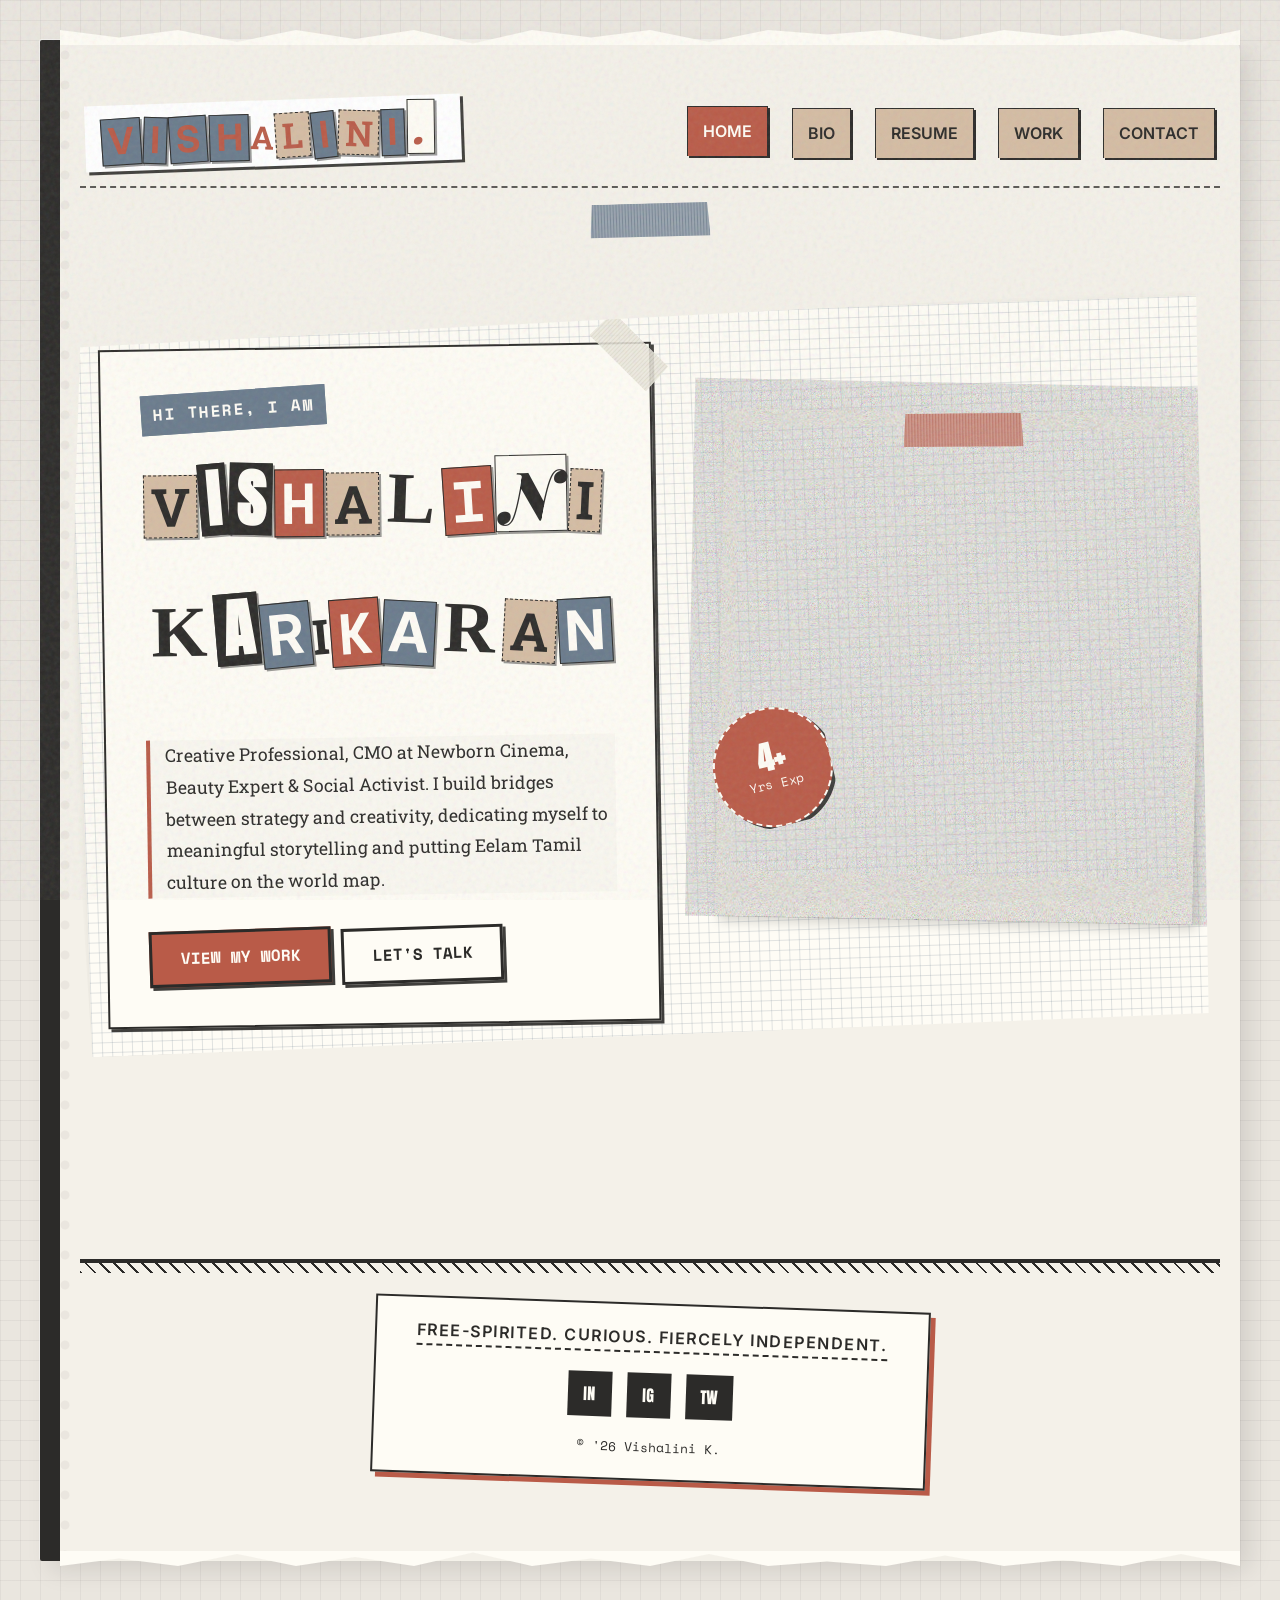
==== commit a05468a3: "feat: implement mobile navigation menu and improve responsive layout and performance" ====
--- a/index.html
+++ b/index.html
@@ -16,6 +16,10 @@
         <header class="header">
             <div class="nav-container">
                 <a href="index.html" class="logo ransom-text">Vishalini.</a>
+                
+                <button class="menu-toggle" aria-label="Toggle menu">
+                    <span></span><span></span><span></span>
+                </button>
                 
                 <nav class="nav-links">
                     <a href="index.html" class="nav-item active">Home</a>
--- a/style.css
+++ b/style.css
@@ -53,6 +53,10 @@
   line-height: 1.6;
   overflow-x: hidden;
   position: relative;
+}
+
+html {
+  overflow-x: hidden;
 }
 
 /* Analog film grain/noise overlay */
@@ -208,6 +212,7 @@
   line-height: 1;
   font-weight: 700;
   text-transform: uppercase;
+  max-width: 100%;
 }
 
 /* Random stylistic fallbacks */
@@ -283,6 +288,8 @@
   display: flex;
   justify-content: space-between;
   align-items: center;
+  max-width: 100%;
+  padding: 0 5px;
 }
 
 .logo {
@@ -312,7 +319,7 @@
   text-transform: uppercase;
   color: var(--color-ink);
   background: var(--color-kraft);
-  padding: 8px 15px;
+  padding: 12px 15px; /* Minimum 44px touch target height */
   border: 1px solid var(--color-ink);
   box-shadow: 2px 2px 0 var(--color-ink);
   border-bottom: none;
@@ -618,8 +625,10 @@
   filter: grayscale(100%) contrast(120%);
 }
 
-.portfolio-item:hover .portfolio-img {
-  filter: grayscale(0%) contrast(110%);
+@media (hover: hover) and (pointer: fine) {
+  .portfolio-item:hover .portfolio-img {
+    filter: grayscale(0%) contrast(110%);
+  }
 }
 
 .portfolio-overlay {
@@ -703,21 +712,128 @@
   transform: rotate(2deg);
 }
 
-.social-links { display: flex; gap: 15px; margin-top: 20px; justify-content: center;}
+.social-links { display: flex; gap: 15px; margin-top: 20px; justify-content: center; flex-wrap: wrap; }
 .social-link {
   font-family: var(--font-sans);
   background: var(--color-ink);
   color: var(--color-paper);
-  padding: 5px 15px;
+  padding: 10px 15px; /* Increased to meet 44px minimum */
+  min-width: 44px;
+  min-height: 44px;
+  display: flex;
+  align-items: center;
+  justify-content: center;
   text-transform: uppercase;
   border: none;
 }
 .social-link:hover { background: var(--color-terracotta); }
+
+/* Mobile Menu Toggle Button */
+.menu-toggle {
+  display: none;
+  background: transparent;
+  border: none;
+  cursor: pointer;
+  padding: 10px;
+  width: 44px;
+  height: 44px;
+  z-index: 100;
+  flex-direction: column;
+  justify-content: space-around;
+}
+
+.menu-toggle span {
+  display: block;
+  width: 100%;
+  height: 3px;
+  background-color: var(--color-ink);
+  transition: all 0.3s ease;
+}
+
+.menu-toggle.active span:nth-child(1) { transform: translateY(11px) rotate(45deg); }
+.menu-toggle.active span:nth-child(2) { opacity: 0; }
+.menu-toggle.active span:nth-child(3) { transform: translateY(-10px) rotate(-45deg); }
 
 /* Responsive Adjustments */
 @media (max-width: 768px) {
   .hero-container, .about-grid, .resume-grid, .contact-wrap { grid-template-columns: 1fr; }
   .sketchbook-page { margin: 10px; padding: 20px 10px; border-left-width: 10px; }
   .contact-info { border-right: none; border-bottom: 2px dashed var(--color-ink); }
-  .nav-links { flex-wrap: wrap; justify-content: center;}
-}
+  
+  .header { position: relative; }
+  
+  .menu-toggle {
+    display: flex;
+  }
+  
+  .nav-links {
+    display: none;
+    position: absolute;
+    top: 70px;
+    left: 0;
+    right: 0;
+    background: var(--color-paper);
+    flex-direction: column;
+    padding: 20px;
+    border: 2px solid var(--color-ink);
+    box-shadow: 4px 4px 0 var(--color-dusty-blue);
+    z-index: 90;
+    gap: 10px;
+  }
+  
+  .nav-links.active {
+    display: flex;
+  }
+  
+  .logo {
+    font-size: 1.3rem !important;
+    padding: 2px 5px !important;
+  }
+
+  .hero-title, .page-title, h1[style] {
+    font-size: 1.8rem !important;
+    white-space: normal;
+  }
+
+  div.ransom-word {
+    white-space: normal !important;
+    max-width: 100%;
+  }
+  
+  span.ransom-word {
+    white-space: normal !important;
+  }
+  
+  .ransom-letter {
+    padding: 2px 3px !important;
+    font-size: 0.9em !important;
+    margin: 0px !important;
+  }
+  
+  .hero-content {
+    padding: 20px !important;
+  }
+  
+  .experience-badge {
+    transform: scale(0.7) rotate(-15deg);
+    bottom: -10px;
+    left: -10px;
+  }
+  
+  .newspaper-column {
+    column-count: 1;
+    column-gap: 0;
+  }
+  
+  .about-img .vision-box {
+    right: 5px !important;
+    bottom: 5px !important;
+    max-width: 80% !important;
+    padding: 15px !important;
+  }
+}
+
+@media (max-width: 480px) {
+  .logo { font-size: 1.1rem !important; }
+  .hero-title, .page-title, h1[style] { font-size: 1.5rem !important; }
+}
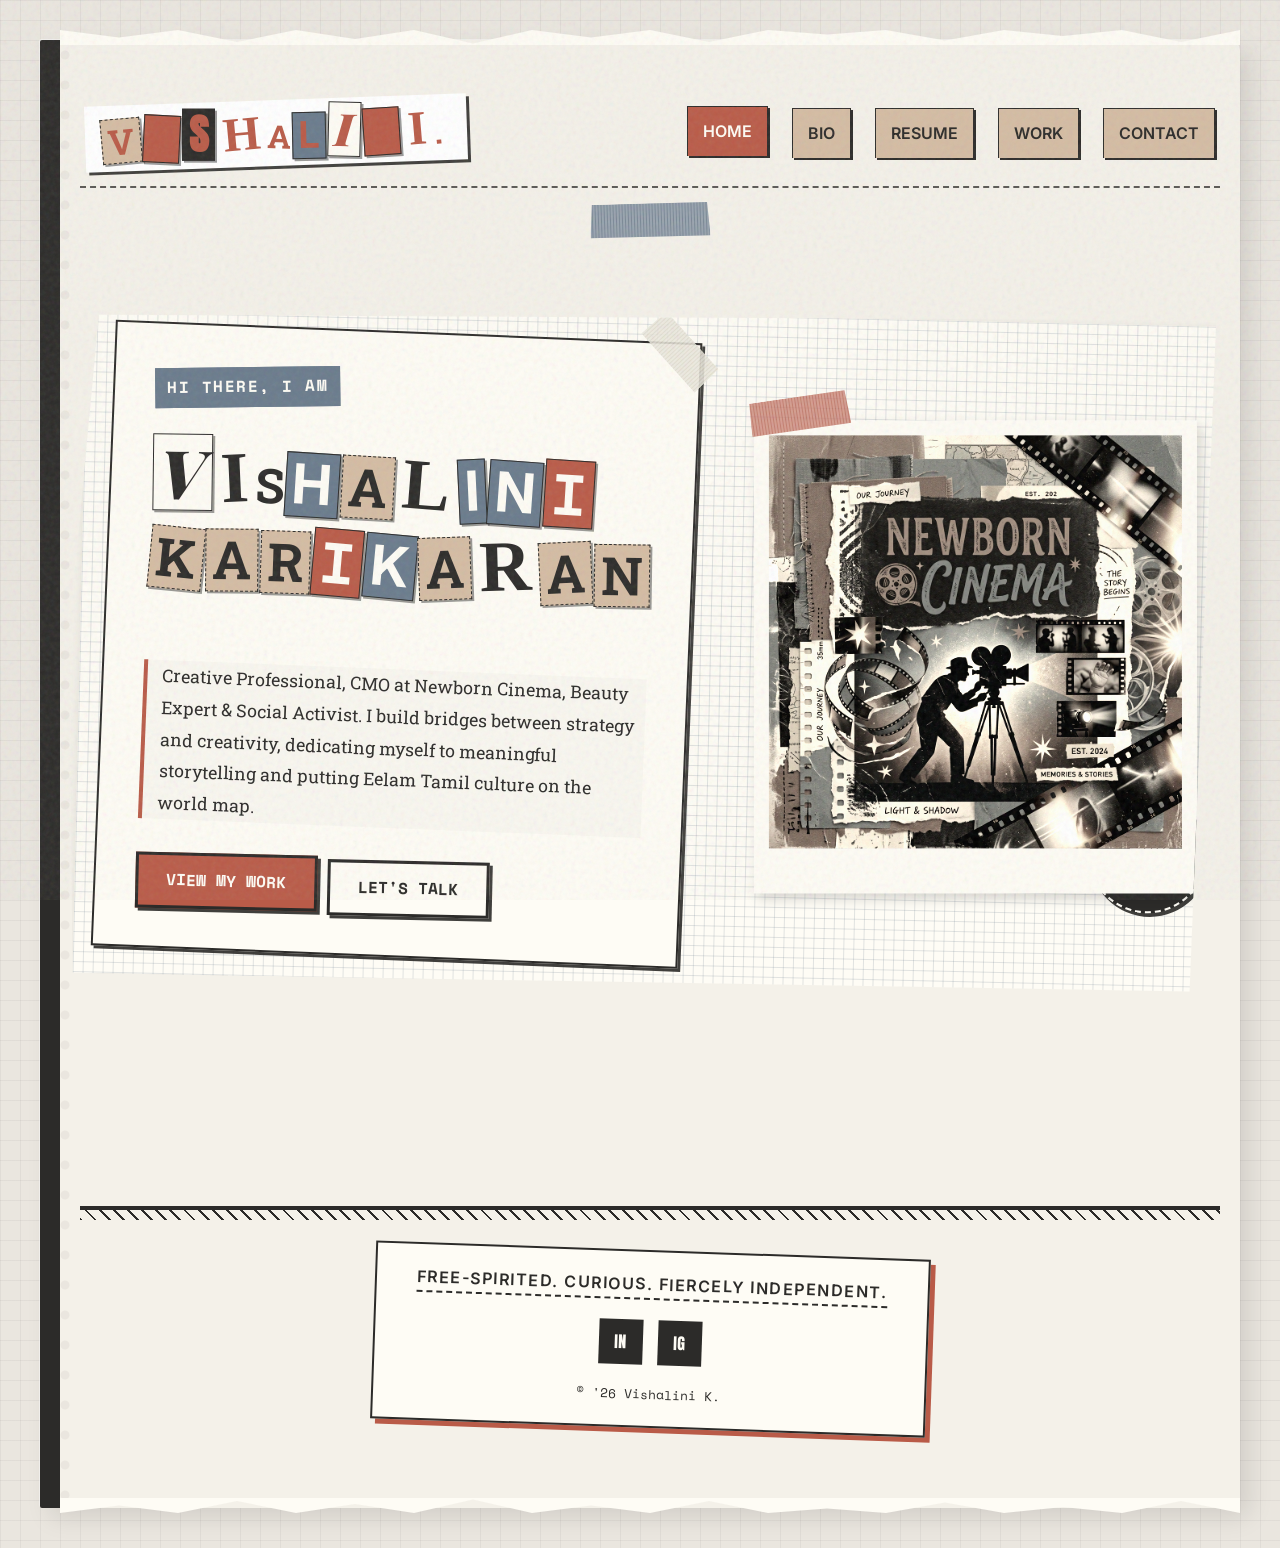
==== commit 0b58d9c6: "feat: update hero section with new assets, adjust image filters, and configure local development ser" ====
--- a/index.html
+++ b/index.html
@@ -56,18 +56,17 @@
                     </div>
                 </div>
 
-                <div class="hero-image-wrapper">
-                    <div class="photo-wrapper no-init-rot">
-                        <div class="tape tape-top tape-red"></div>
-                        <img src="https://images.unsplash.com/photo-1573496359142-b8d87734a5a2?ixlib=rb-4.0.3&auto=format&fit=crop&w=600&q=80" alt="Vishalini Karikaran">
-                        
-                        <!-- Floating badge -->
-                        <div class="experience-badge scrap no-init-rot" style="padding: 10px;">
-                            <h3>4+</h3>
-                            <p>Yrs Exp</p>
-                        </div>
+                <div class="hero-visual">
+                    <div class="tape tape-corner tape-red" style="top: -20px; left: -10px; transform: rotate(-10deg); width: 100px;"></div>
+                    <div class="photo-wrapper" style="transform: rotate(2deg); max-width: 450px; margin: 0 auto;">
+                        <img src="newborn_cinema.png" alt="Newborn Cinema Project Collage">
+                    </div>
+                    <div class="experience-badge" style="bottom: -15px; right: -15px; left: auto; transform: rotate(10deg); background: var(--color-ink);">
+                        <h3 style="color: var(--color-paper); font-size: 1.5rem;">CMO</h3>
+                        <p style="color: var(--color-paper);">PROJECT</p>
                     </div>
                 </div>
+
             </div>
         </section>
 
@@ -76,9 +75,8 @@
             <div class="footer-content">
                 <p class="footer-text clean-anchor" style="color:var(--color-ink); background:transparent; border:none; border-bottom:2px dashed; padding:0;">Free-spirited. Curious. Fiercely independent.</p>
                 <div class="social-links">
-                    <a href="#" class="social-link" aria-label="LinkedIn">IN</a>
-                    <a href="#" class="social-link" aria-label="Instagram">IG</a>
-                    <a href="#" class="social-link" aria-label="Twitter">TW</a>
+                    <a href="https://www.linkedin.com/in/vishalini-karikaran-4b10633ba?utm_source=share&utm_campaign=share_via&utm_content=profile&utm_medium=android_app" class="social-link" aria-label="LinkedIn">IN</a>
+                    <a href="https://www.instagram.com/turtlelife_00?igsh=MTJ5bTJidGtxbXVueg==" class="social-link" aria-label="Instagram">IG</a>
                 </div>
                 <p style="margin-top:20px; font-family:var(--font-anchor); font-size: 0.8rem;">&copy; '26 Vishalini K.</p>
             </div>
--- a/style.css
+++ b/style.css
@@ -82,7 +82,7 @@
 }
 
 ul { list-style: none; }
-img { max-width: 100%; height: auto; display: block; filter: grayscale(80%) sepia(30%) contrast(120%); mix-blend-mode: multiply; }
+img { max-width: 100%; height: auto; display: block; filter: grayscale(80%) sepia(30%) contrast(120%); }
 
 .container {
   width: 100%;
@@ -344,6 +344,11 @@
   position: relative;
 }
 
+.hero-visual {
+  position: relative;
+  z-index: 1;
+}
+
 .hero-content {
   background: var(--color-paper);
   padding: 40px;
@@ -387,7 +392,7 @@
   width: 100%;
   aspect-ratio: 1/1;
   object-fit: cover;
-  filter: grayscale(100%) contrast(150%) url("data:image/svg+xml,%3Csvg viewBox='0 0 200 200' xmlns='http://www.w3.org/2000/svg'%3E%3Cfilter id='noise'%3E%3CfeTurbulence type='fractalNoise' baseFrequency='1.5' numOctaves='3' stitchTiles='stitch'/%3E%3C/filter%3E%3C/svg%3E#noise");
+  filter: grayscale(80%) sepia(20%) contrast(130%);
 }
 
 .experience-badge {
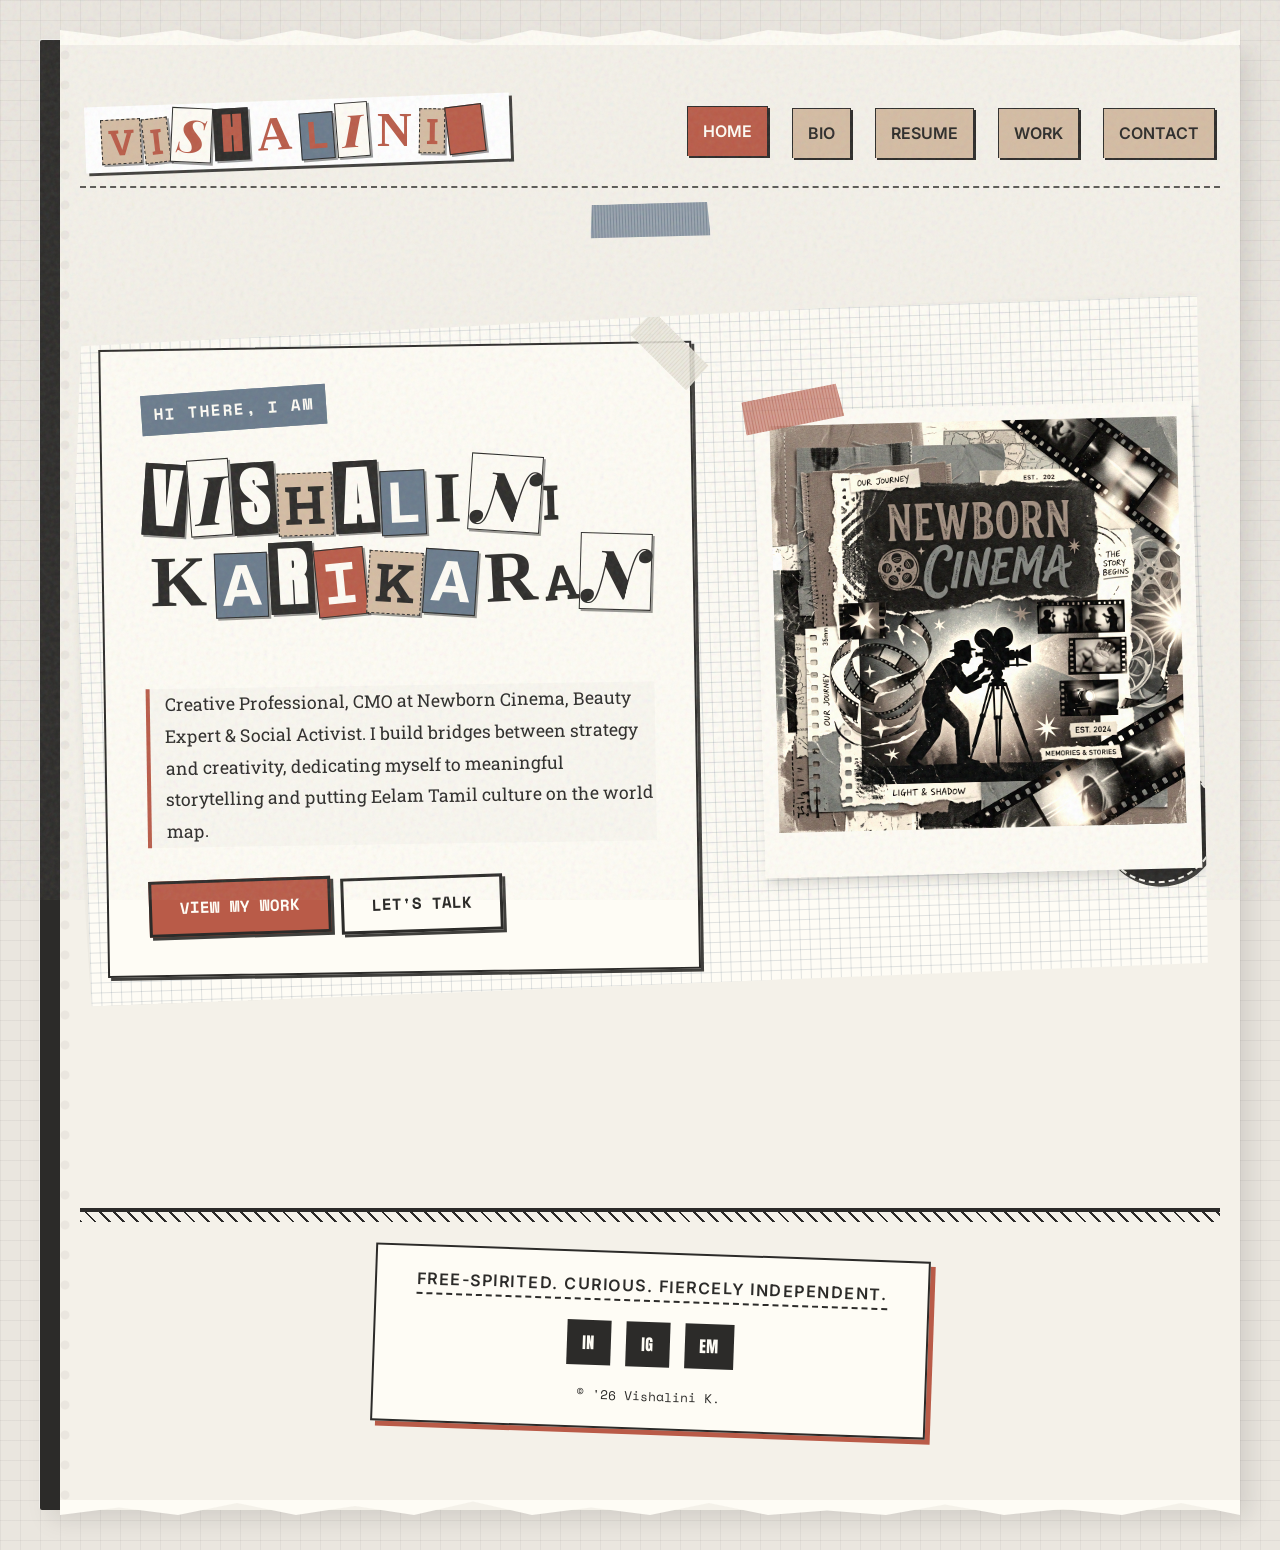
==== commit 2343c04d: "feat: update contact email address and standardize social media links across all pages" ====
--- a/index.html
+++ b/index.html
@@ -77,6 +77,7 @@
                 <div class="social-links">
                     <a href="https://www.linkedin.com/in/vishalini-karikaran-4b10633ba?utm_source=share&utm_campaign=share_via&utm_content=profile&utm_medium=android_app" class="social-link" aria-label="LinkedIn">IN</a>
                     <a href="https://www.instagram.com/turtlelife_00?igsh=MTJ5bTJidGtxbXVueg==" class="social-link" aria-label="Instagram">IG</a>
+                    <a href="mailto:ooo9visha@gmail.com" class="social-link" aria-label="Email">EM</a>
                 </div>
                 <p style="margin-top:20px; font-family:var(--font-anchor); font-size: 0.8rem;">&copy; '26 Vishalini K.</p>
             </div>
